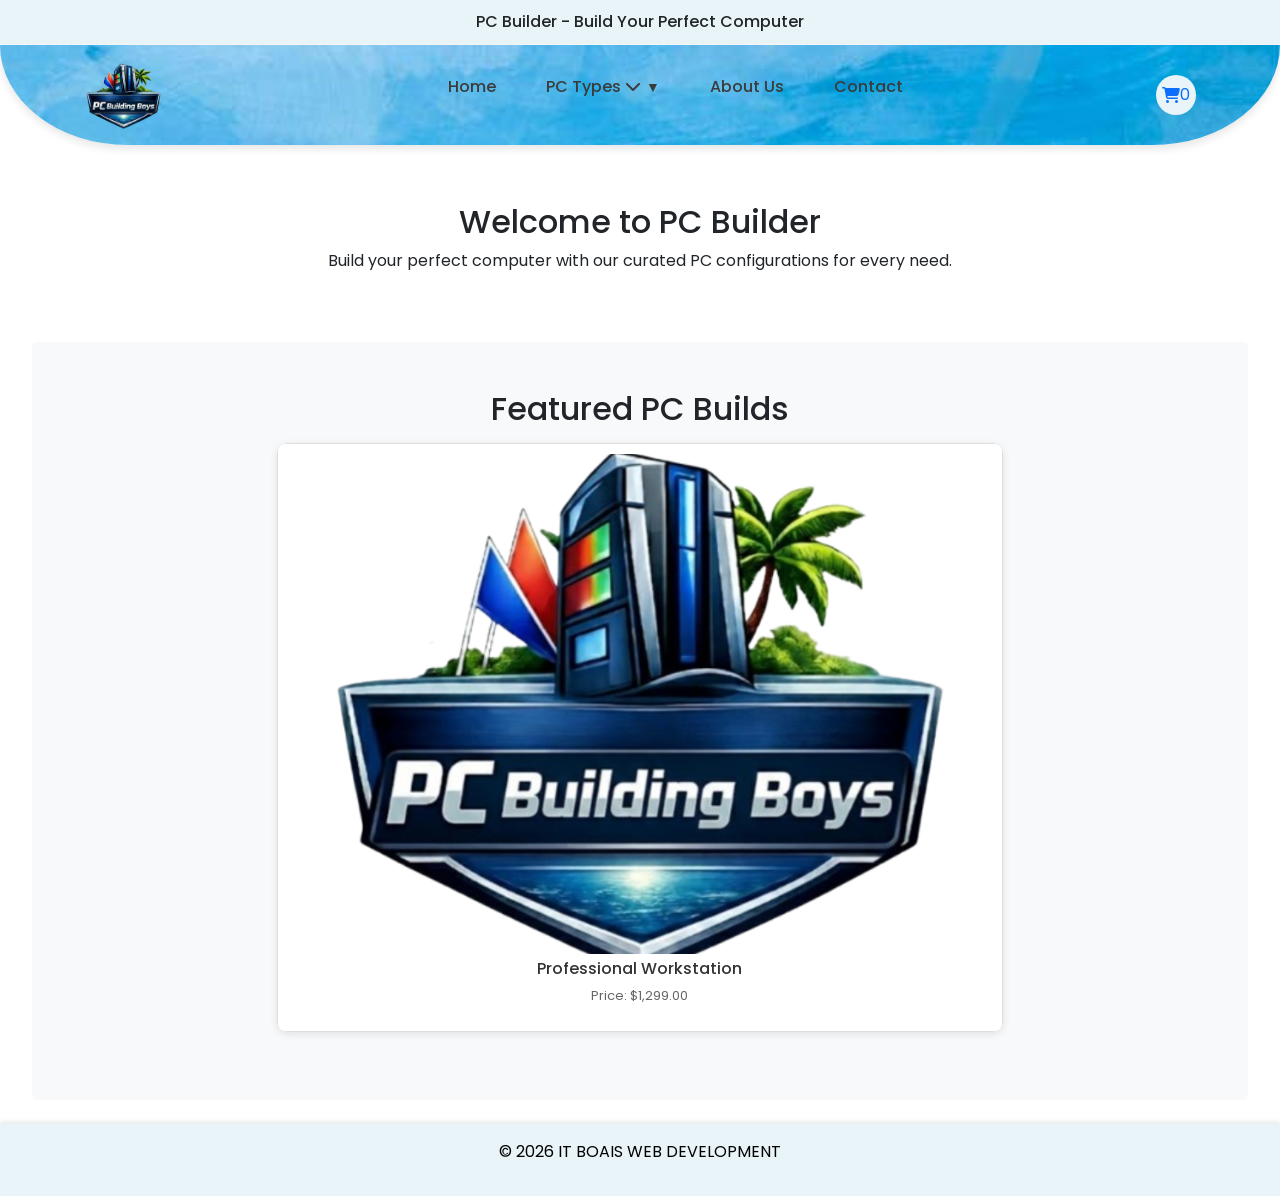
==== index.html @ b6a2c062 "Add files via upload" ====
<!DOCTYPE html>
<html lang="en">
<head>
    <meta charset="UTF-8">
    <meta name="viewport" content="width=device-width, initial-scale=1.0">
    <title>PC Builder - Build Your Perfect Computer</title>
    <link rel="icon" href="logo.jpg" type="image/x-icon">
    <link href="https://cdn.jsdelivr.net/npm/bootstrap@5.3.0/dist/css/bootstrap.min.css" rel="stylesheet">
    <link rel="stylesheet" href="style.css">
    <link rel="stylesheet" href="index.css">
    <link rel="stylesheet" href="image.css">
    <link rel="preconnect" href="https://fonts.googleapis.com">
    <link rel="preconnect" href="https://fonts.gstatic.com" crossorigin>
    <link href="https://fonts.googleapis.com/css2?family=Poppins:wght@300;400;500;600;700&display=swap" rel="stylesheet">
    <link rel="stylesheet" href="https://cdnjs.cloudflare.com/ajax/libs/font-awesome/6.7.2/css/all.min.css">
  
  </head>

<body>
    <div class="main-content">
    <header id="header">
        <div class="header-top-bar">
            <span> PC Builder - Build Your Perfect Computer</span>
        </div>

        <nav class="navigation">
            <a href="index.html" class="logo">
                <img src="logo.jpg" alt="logo">
            </a>

            <button class="menu-toggle" id="menu-toggle">
                <i class="fa-solid fa-bars"></i>
            </button>

            <ul class="menu" id="menu">
                    <li><a href="index.html">Home</a></li>
                    <li class="dropdown">
                        <a href="#" id="dropdown-toggle">PC Types <i class="fa-solid fa-chevron-down"></i></a>
                        <div class="dropdown-content">
                            <a href="Professional_Use_Computer.html">Professional Use</a>
                            <a href="Home_Computer.html">Home Computer</a>
                            <a href="School_Computer.html">School Computer</a>
                            <a href="Mid-Tier_Gaming_Computer.html">Mid-Tier Gaming</a>
                            <a href="Architecture Rendering_Computer.html">Architecture Rendering</a>
                        </div>
                    </li>
                    <li><a href="about.html">About Us</a></li>
                    <li><a href="contact.html">Contact</a></li>
                </ul>

            <div class="right-nav">
                <a href="#" class="nav-cart">
                    <i class="fa-solid fa-cart-shopping"></i>
                    <span>0</span>
                </a>
            </div>
        </nav>
    </header>

    <div class="menu-overlay" id="menu-overlay"></div>

<section class="text-center py-5">
    <div class="container">
        <h2>Welcome to PC Builder</h2>
        <p>Build your perfect computer with our curated PC configurations for every need.</p>
    </div>
</section>

<section class="py-5 bg-light ">
    <div class="container">
        <h2 class="text-center mb-4">Featured PC Builds</h2>
        <div class="slider-container d-flex justify-content-center align-items-center">
            <div class="slider heart-shape">
                <div class="product">
                    <img src="logo.jpg" alt="Professional PC" class="img-fluid">
                    <h3>Professional Workstation</h3>
                    <p>Price: $1,299.00</p>
                </div>
                <div class="product">
                    <img src="logo.jpg" alt="Gaming PC" class="img-fluid">
                    <h3>Gaming Beast</h3>
                    <p>Price: $1,799.00</p>
                </div>
                <div class="product">
                    <img src="logo.jpg" alt="Home PC" class="img-fluid">
                    <h3>Home Office Setup</h3>
                    <p>Price: $599.00</p>
                </div>
            </div>
        </div>
    </div>
</section>

  

    <footer class="text-center py-3 mt-4">
        <p>&copy; 2026 IT BOAIS WEB DEVELOPMENT</p>
    </footer>

    <script src="https://cdn.jsdelivr.net/npm/bootstrap@5.3.0/dist/js/bootstrap.bundle.min.js"></script>
    <script src="index.js"></script>
    <script src="scroll.js"></script>
        

    <script>
        let currentIndex = 0;

        function showSlide(index) {
            const slider = document.querySelector('.slider' );
            const totalSlides = document.querySelectorAll('.product').length;
            if (index >= totalSlides) currentIndex = 0;
            else if (index < 0) currentIndex = totalSlides - 1;
            else currentIndex = index;
            slider.style.transform = `translateX(-${currentIndex * 100}%)`;
        }

        function nextSlide() { showSlide(currentIndex + 1); }
        function prevSlide() { showSlide(currentIndex - 1); }

        function autoSlide() {
            nextSlide();
            setTimeout(autoSlide, 3000);
        }

        document.addEventListener("DOMContentLoaded", () => {
            setTimeout(autoSlide, 3000);
        });
    </script>
   
      
      
</body>
</html>
---- style.css ----
html, body {
    height: 100%;
    margin: 0;
    padding: 0;
    display: flex;
    flex-direction: column;
}
.main-content {
    flex: 1;
    padding-top: 150px;
    transition: padding-top 0.3s ease;
}

.main-content.header-hidden {
    padding-top: 0;
}

* {
    margin: 0;
    padding: 0;
    box-sizing: border-box;
    font-family: poppins;
}


a {
    text-decoration: none;
}


ul {
    list-style: none;
}


:root {
    --main-color: #0066cc;
    --main-light-color: #e8f4f8;
    --secondary-color: #6f42c1;
}


header {
    display: flex;
    flex-direction: column;
    background-image: url('background.jpg');
    background-size: cover;
    background-position: center;
    background-repeat: no-repeat;
    background-color: #ffffff;
    position: fixed;
    top: 0;
    left: 0;
    width: 100%;
    z-index: 999;
    border-bottom-left-radius: 10% 100px;
    border-bottom-right-radius: 10% 100px;
    box-shadow: 0 4px 8px rgba(0, 0, 0, 0.1);
    transition: top 0.6s ease;
}




.header-top-bar {
    border-bottom: 1px solid #f5f5f5;
    padding: 10px 5px;
    display: flex;
    justify-content: center;
    align-items: center;
    background-color: var(--main-light-color);
    font-weight: 500;
}
.navigation {
    display: flex;
    justify-content: space-between;
    align-items: center;
    padding: 15px 20px;
    max-width: 1200px;
    width: 90%;
    margin: auto;
    position: relative;
}


.logo {
    height: 70px;
}


.logo img {
    height: 100%;
    object-fit: contain;
    border-radius: 50%;
}


.menu {
    display: flex;
    gap: 20px;
}


.menu li a {
    padding: 8px 15px;
    color: #3b3b3b;
    font-weight: 500;
    font-size: 1rem;
    transition: all 0.3s ease-in-out;
}


.menu li a:hover,
.menu li a:active {
    color: var(--secondary-color);
    text-decoration: underline;
}


#dropdown-toggle::after {
    content: "\25BC";  
    font-size: 14px;
    margin-left: 5px;
}


.right-nav {
    display: flex;
    gap: 15px;
}


.right-nav a {
    width: 40px;
    height: 40px;
    display: flex;
    justify-content: center;
    align-items: center;
    border-radius: 50%;
    background-color: var(--main-light-color);
    transition: all 0.3s ease-in-out;
}


.right-nav a:hover {
    background-color: var(--main-color);
}


.dropdown-content {
    display: none;
    position: absolute;
    background-color: white;
    min-width: 150px;
    box-shadow: 0px 4px 6px rgba(0, 0, 0, 0.1);
    z-index: 10;
}


.dropdown-content a {
    display: block;
    padding: 10px;
    color: #3b3b3b;
    text-decoration: none;
    font-size: 1rem;
}


.dropdown-content a:hover {
    background-color: rgb(225, 225, 225);
}
.card {
    width: 90%;
    margin: 0 auto;
    border-radius: 10px;
    box-shadow: 0 4px 8px rgba(0, 0, 0, 0.1);
    overflow: hidden;
    transition: transform 0.3s ease, box-shadow 0.3s ease;
}




@media (min-width: 769px) {
    .dropdown:hover .dropdown-content {
        display: block;
    }
}


@media (max-width: 768px) {
    .dropdown {
        position: relative;
    }


    .dropdown-content {
        position: static;
        width: 100%;
        box-shadow: none;
        background-color: var(--main-light-color);
        text-align: center;
    }


    .dropdown-content a {
        display: block;
        padding: 10px;
    }


    .dropdown.active .dropdown-content {
        display: block;
    }
}


.menu.active {
    display: flex;
}


.dropdown.active .dropdown-content {
    display: block;
}


.menu-overlay.active {
    display: block;  
}


.menu-toggle {
    display: none;
    background: none;
    border: none;
    font-size: 24px;
    cursor: pointer;
}


footer {
    position: relative;
    width: 100%;
    background-color: var(--main-light-color);
    color: black;
    text-align: center;
    padding: 10px 0;
    box-shadow: 0 -2px 5px rgba(0, 0, 0, 0.1);
}

@media (max-width: 768px) {
    .main-content {
        padding-top: 150px;
        margin-bottom: -30px;
    }
    
    .main-content.header-hidden {
        padding-top: 0;
    }
   
    .menu {
        display: none;
        flex-direction: column;
        position: absolute;
        top: 70px;
        left: 0;
        width: 100%;
        background-color: white;
        padding: 15px 0;
        text-align: center;
        box-shadow: 0px 4px 6px rgba(0, 0, 0, 0.1);
        transition: all 0.3s ease-in-out;
    }


    .menu.active {
        display: flex;
    }


    .menu-toggle {
        display: flex;
        align-items: center;
        font-size: 24px;
        cursor: pointer;
        background: none;
        border: none;
        justify-content: center;
    }
   
    .menu-container {
        display: flex;
        align-items: center;
        justify-content: space-between;
        width: 100%;
        padding: 0 20px;
    }


    .menu-toggle {
        order: -1;
    }




    .container {
        display: block !important;
        width: 90%;
        margin: auto;
        position: relative;
        z-index: 1;
    }


    .menu {
        z-index: 10;
    }


   
        footer {
            font-size: 14px;
            padding: 8px 0;
        }
   
}
---- index.css ----
body {
    font-family: Arial, sans-serif;
    margin: 0;
    padding: 0;
}

section {
    padding: 10px;
    margin: 5px auto;
    background: none;
    border-radius: 5px;
    text-align: center;
    max-width: 95%;
}

#home {
    padding: 10px 10px;
    text-align: center;
    color: #333;
    margin-top: -10px;
}

#home h2 {
    font-size: 22px;
    font-weight: bold;
    margin-bottom: 2px;
}

#home p {
    font-size: 14px;
    margin-top: 0px;
    color: #666;
}

#products {
    padding: 15px 10px;
    color: #333;
    margin-top: -10px;
}

#products h2 {
    font-size: 20px;
    font-weight: bold;
    margin-bottom: 5px;
}

.slider-container {
    position: relative;
    max-width: 65%; /* Smaller container width */
    margin: 10px auto 20px auto; /* Adjusted top margin to move it upwards */
    overflow: hidden;
    background: #fff;
    border-radius: 10px;
    box-shadow: 0px 2px 8px rgba(0, 0, 0, 0.1);
    margin-top: -10px;
}


.slider {
    display: flex;
    transition: transform 0.5s ease-in-out;
    width: 100%;
}

.product {
    flex: 0 0 100%; /* Ensure full width of the slider */
    padding: 10px;
    text-align: center;
    background: none;
    border: 1px solid #ddd;
    border-radius: 8px;
}

.product img {
    width: 650px;        
    height: 500px;
    object-fit: cover;    
    border-radius: 10px; 
  }
  


.product h3 {
    font-size: 16px; /* Slightly smaller text for product names */
    margin-top: 5px;
    color: #333;
}

.product p {
    font-size: 13px; /* Smaller font for descriptions */
    color: #666;
}


@media (max-width: 768px) {
    #home,
    #products {
        margin-top: -20px; 
    }

    #home h2 {
        font-size: 20px;
    }

    #home p {
        font-size: 13px;
    }

    #products h2 {
        font-size: 18px;
    }


    .slider-container {
        max-width: 100%;
        margin-top: -10px; 
        padding: 5px;
    }

    .slider {
        display: flex;
        transition: transform 0.5s ease-in-out;
        width: 100%;
    }

    .product {
        padding: 8px;
        margin-bottom: 8px;
    }

    .product img {
        width: 180px;
        height: 140px;
      }
    
}

@media (max-width: 600px) {
    .py-5 {
        padding-top: 15px !important;
        padding-bottom: 10px !important;
    }

    .slider-container {
        margin-top: -10px;
    }
}
---- image.css ----
.card {
    width: 90%; 
    margin: 0 auto; 
    border-radius: 10px;
    box-shadow: 0 4px 8px rgba(0, 0, 0, 0.1);
    overflow: hidden;
    transition: transform 0.3s ease, box-shadow 0.3s ease; 
}

.card:hover,
.card.hover-effect {
    transform: translateY(-10px);
    box-shadow: 0 8px 16px rgba(0, 0, 0, 0.2);
}

.card.fade-out {
    transition: transform 5s ease, box-shadow 5s ease; 
    transform: translateY(0);
    box-shadow: 0 4px 8px rgba(0, 0, 0, 0.1);
}


.card:active {
    transform: translateY(-5px); 
    box-shadow: 0 4px 8px rgba(0, 0, 0, 0.1); 
}

.card img {
    width: 100%;          /* makes the image take the full width of the card */
    height: 400px;        /* forces same height for all */
    object-fit: cover;    /* crops without distorting the image */
  }

 

.card-body {
    padding: 15px;
}

.card-title {
    font-size: 1rem;
}

.card-text {
    font-size: 0.9rem;
}

.price {
    font-size: 1rem;
}

@media (max-width: 768px) {
    .card {
        width: 100%; 
        margin: 10px 0; 
    }

    .card-body {
        padding: 10px;
    }

    .card-title {
        font-size: 1.1rem; 
    }

    .card-text {
        font-size: 0.8rem; 
    }

    .price {
        font-size: 1.1rem; 
    }
    .card img {
        height: 240px;
      }
      

    .card img:active {
        opacity: 0.5;
        transition: opacity 0.3s ease-in-out;
    }
    .card img {
        transition: opacity 5s ease-in-out;
    }
}
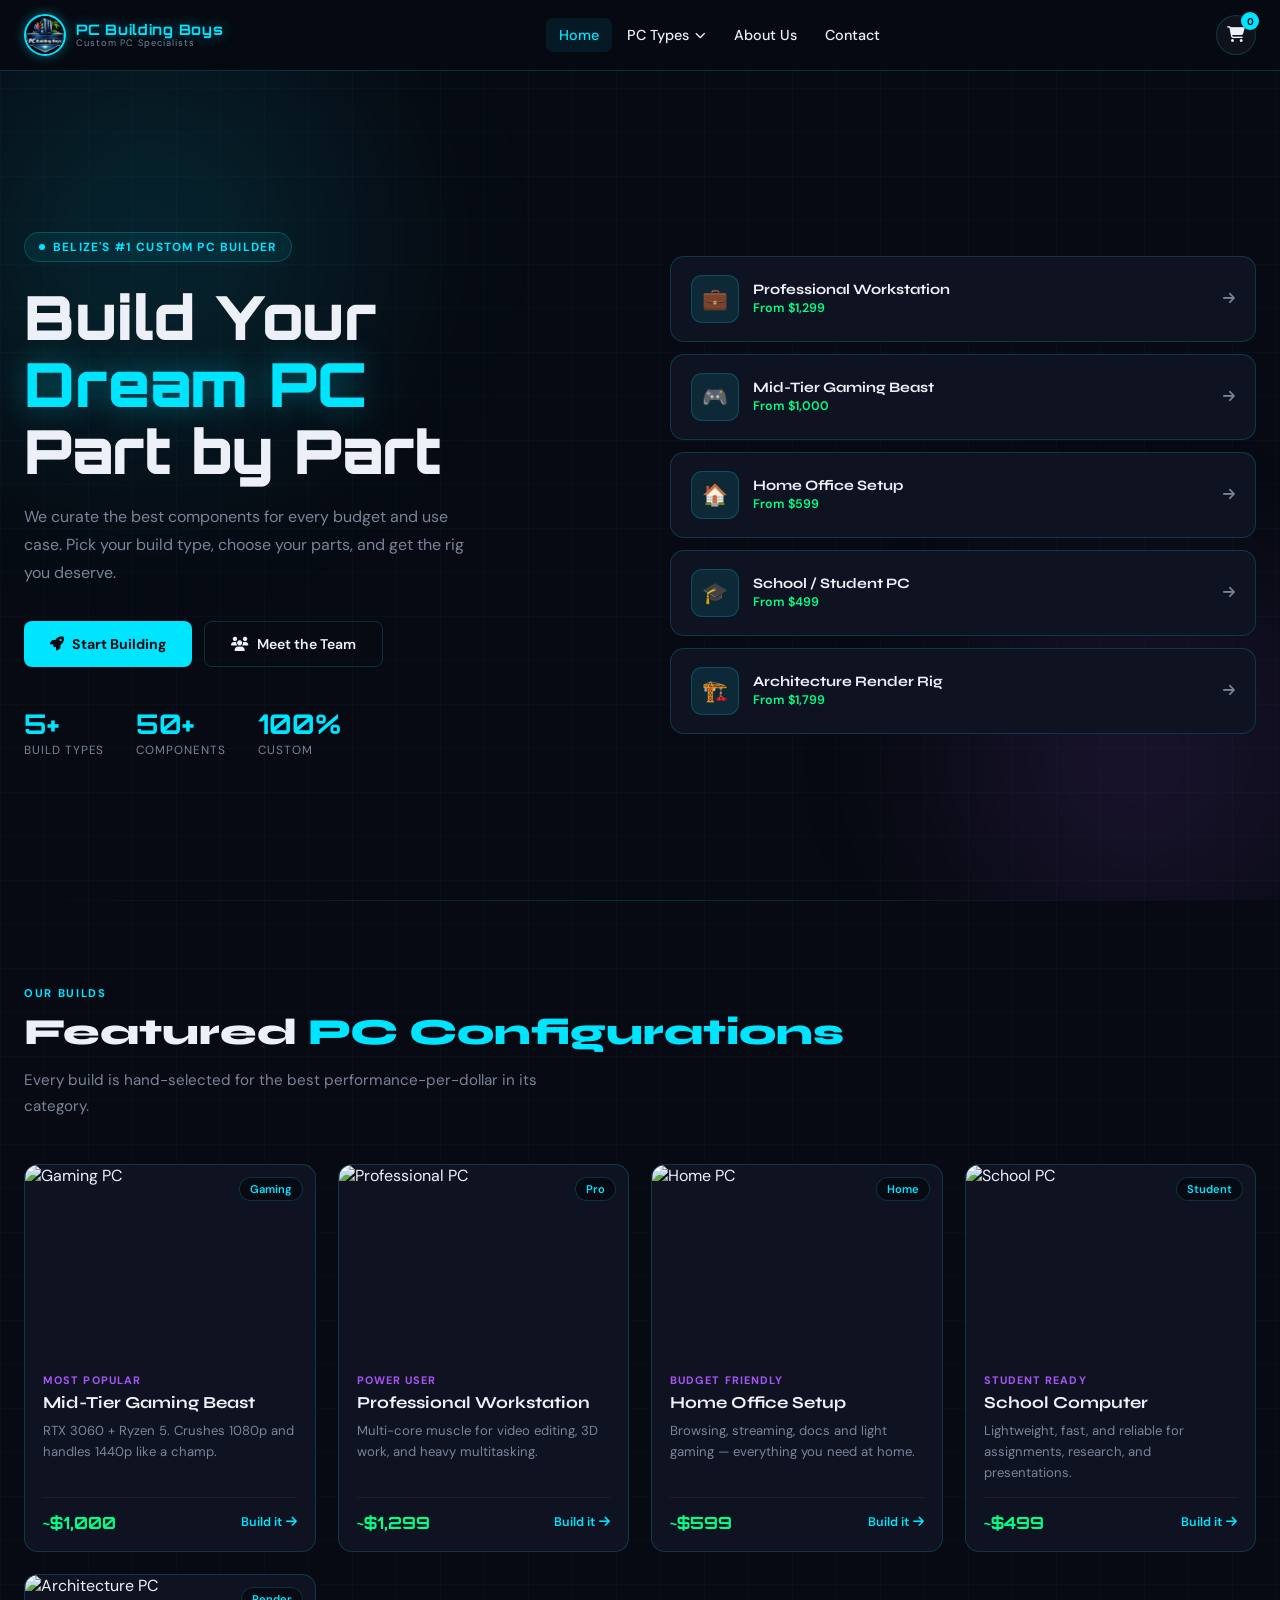
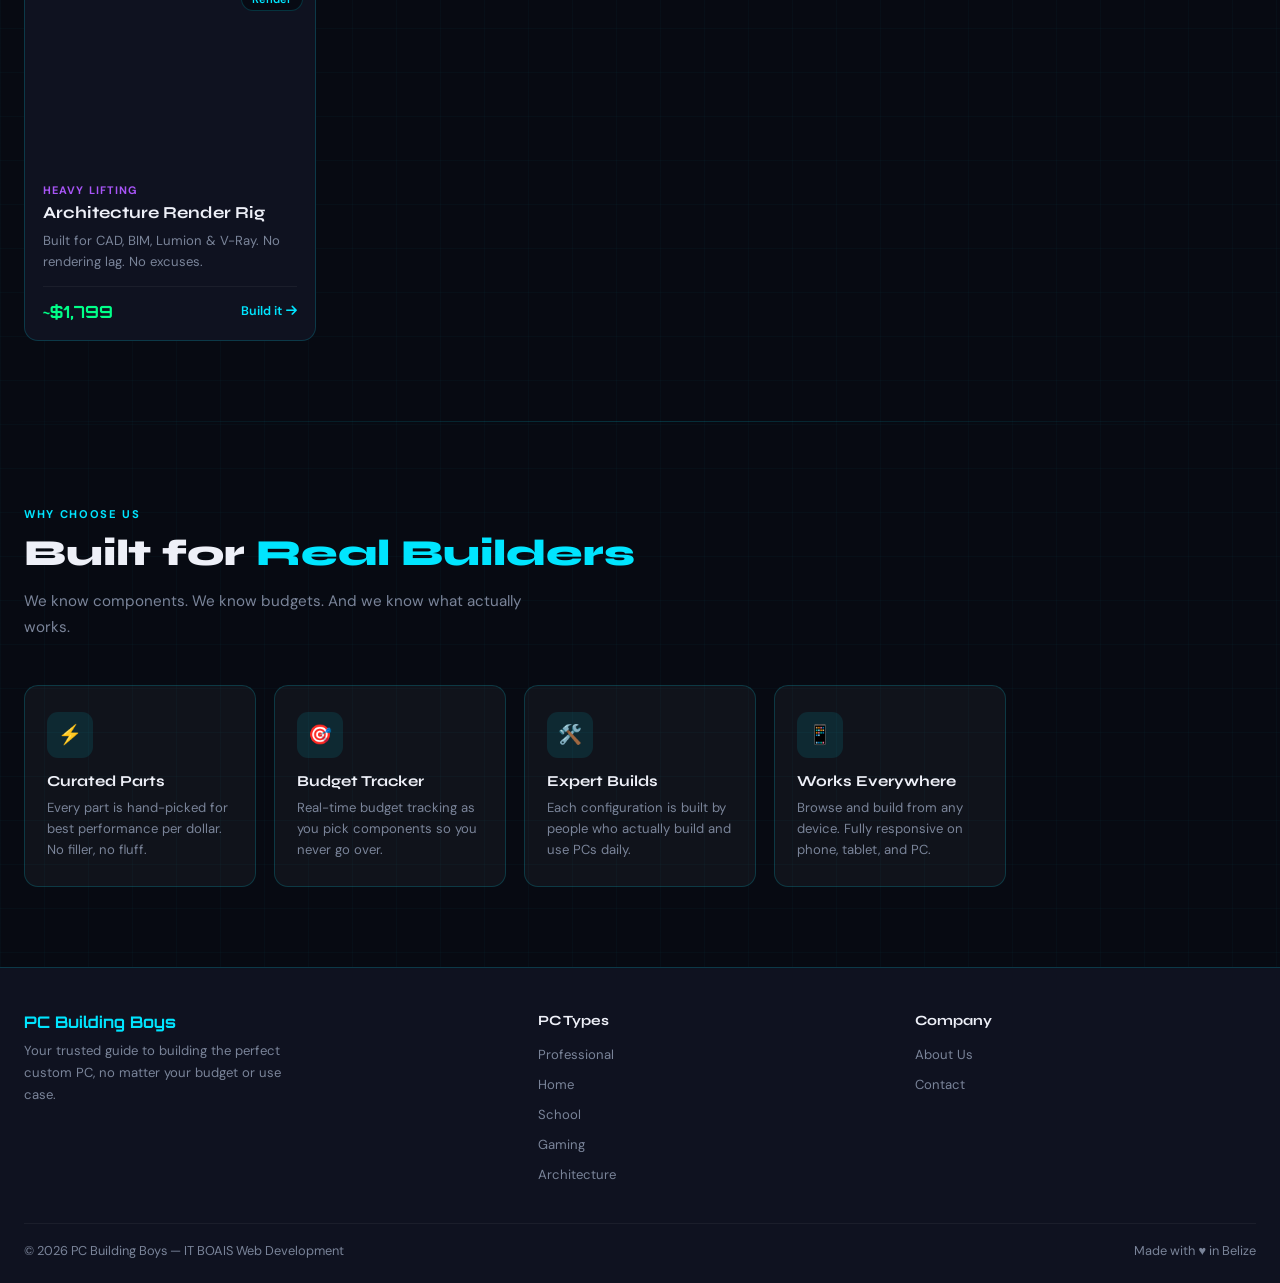
==== commit 34ea5fe0: "Add files via upload" ====
--- a/index.html
+++ b/index.html
@@ -1,133 +1,342 @@
-<!DOCTYPE html>
-<html lang="en">
-<head>
-    <meta charset="UTF-8">
-    <meta name="viewport" content="width=device-width, initial-scale=1.0">
-    <title>PC Builder - Build Your Perfect Computer</title>
-    <link rel="icon" href="logo.jpg" type="image/x-icon">
-    <link href="https://cdn.jsdelivr.net/npm/bootstrap@5.3.0/dist/css/bootstrap.min.css" rel="stylesheet">
-    <link rel="stylesheet" href="style.css">
-    <link rel="stylesheet" href="index.css">
-    <link rel="stylesheet" href="image.css">
-    <link rel="preconnect" href="https://fonts.googleapis.com">
-    <link rel="preconnect" href="https://fonts.gstatic.com" crossorigin>
-    <link href="https://fonts.googleapis.com/css2?family=Poppins:wght@300;400;500;600;700&display=swap" rel="stylesheet">
-    <link rel="stylesheet" href="https://cdnjs.cloudflare.com/ajax/libs/font-awesome/6.7.2/css/all.min.css">
-  
-  </head>
-
-<body>
-    <div class="main-content">
-    <header id="header">
-        <div class="header-top-bar">
-            <span> PC Builder - Build Your Perfect Computer</span>
-        </div>
-
-        <nav class="navigation">
-            <a href="index.html" class="logo">
-                <img src="logo.jpg" alt="logo">
-            </a>
-
-            <button class="menu-toggle" id="menu-toggle">
-                <i class="fa-solid fa-bars"></i>
-            </button>
-
-            <ul class="menu" id="menu">
-                    <li><a href="index.html">Home</a></li>
-                    <li class="dropdown">
-                        <a href="#" id="dropdown-toggle">PC Types <i class="fa-solid fa-chevron-down"></i></a>
-                        <div class="dropdown-content">
-                            <a href="Professional_Use_Computer.html">Professional Use</a>
-                            <a href="Home_Computer.html">Home Computer</a>
-                            <a href="School_Computer.html">School Computer</a>
-                            <a href="Mid-Tier_Gaming_Computer.html">Mid-Tier Gaming</a>
-                            <a href="Architecture Rendering_Computer.html">Architecture Rendering</a>
-                        </div>
-                    </li>
-                    <li><a href="about.html">About Us</a></li>
-                    <li><a href="contact.html">Contact</a></li>
-                </ul>
-
-            <div class="right-nav">
-                <a href="#" class="nav-cart">
-                    <i class="fa-solid fa-cart-shopping"></i>
-                    <span>0</span>
-                </a>
-            </div>
-        </nav>
-    </header>
-
-    <div class="menu-overlay" id="menu-overlay"></div>
-
-<section class="text-center py-5">
-    <div class="container">
-        <h2>Welcome to PC Builder</h2>
-        <p>Build your perfect computer with our curated PC configurations for every need.</p>
-    </div>
-</section>
-
-<section class="py-5 bg-light ">
-    <div class="container">
-        <h2 class="text-center mb-4">Featured PC Builds</h2>
-        <div class="slider-container d-flex justify-content-center align-items-center">
-            <div class="slider heart-shape">
-                <div class="product">
-                    <img src="logo.jpg" alt="Professional PC" class="img-fluid">
-                    <h3>Professional Workstation</h3>
-                    <p>Price: $1,299.00</p>
-                </div>
-                <div class="product">
-                    <img src="logo.jpg" alt="Gaming PC" class="img-fluid">
-                    <h3>Gaming Beast</h3>
-                    <p>Price: $1,799.00</p>
-                </div>
-                <div class="product">
-                    <img src="logo.jpg" alt="Home PC" class="img-fluid">
-                    <h3>Home Office Setup</h3>
-                    <p>Price: $599.00</p>
-                </div>
-            </div>
-        </div>
-    </div>
-</section>
-
-  
-
-    <footer class="text-center py-3 mt-4">
-        <p>&copy; 2026 IT BOAIS WEB DEVELOPMENT</p>
-    </footer>
-
-    <script src="https://cdn.jsdelivr.net/npm/bootstrap@5.3.0/dist/js/bootstrap.bundle.min.js"></script>
-    <script src="index.js"></script>
-    <script src="scroll.js"></script>
-        
-
-    <script>
-        let currentIndex = 0;
-
-        function showSlide(index) {
-            const slider = document.querySelector('.slider' );
-            const totalSlides = document.querySelectorAll('.product').length;
-            if (index >= totalSlides) currentIndex = 0;
-            else if (index < 0) currentIndex = totalSlides - 1;
-            else currentIndex = index;
-            slider.style.transform = `translateX(-${currentIndex * 100}%)`;
-        }
-
-        function nextSlide() { showSlide(currentIndex + 1); }
-        function prevSlide() { showSlide(currentIndex - 1); }
-
-        function autoSlide() {
-            nextSlide();
-            setTimeout(autoSlide, 3000);
-        }
-
-        document.addEventListener("DOMContentLoaded", () => {
-            setTimeout(autoSlide, 3000);
-        });
-    </script>
-   
-      
-      
-</body>
-</html>+<!DOCTYPE html>
+<html lang="en">
+<head>
+  <meta charset="UTF-8">
+  <meta name="viewport" content="width=device-width, initial-scale=1.0">
+  <title>PC Building Boys — Build Your Perfect Computer</title>
+  <link rel="icon" href="logo.jpg" type="image/jpeg">
+  <!-- Google Fonts loaded in CSS -->
+  <link rel="stylesheet" href="style.css">
+  <link rel="stylesheet" href="https://cdnjs.cloudflare.com/ajax/libs/font-awesome/6.7.2/css/all.min.css">
+</head>
+<body>
+
+<!-- ══════════════════════════════════════════
+     HEADER / NAV
+════════════════════════════════════════════ -->
+<header id="header">
+  <nav class="nav-inner">
+
+    <!-- Logo + Brand -->
+    <a href="index.html" class="nav-logo">
+      <img src="logo.jpg" alt="PC Building Boys logo">
+      <div class="brand-text">
+        PC Building Boys
+        <span>Custom PC Specialists</span>
+      </div>
+    </a>
+
+    <!-- Desktop nav links -->
+    <ul class="nav-menu" id="nav-menu">
+      <li><a href="index.html" class="active">Home</a></li>
+      <li class="dropdown">
+        <a href="#">PC Types <i class="fa-solid fa-chevron-down chev"></i></a>
+        <div class="dropdown-panel">
+          <a href="Professional_Use_Computer.html"><i class="fa-solid fa-briefcase"></i> Professional Use</a>
+          <a href="Home_Computer.html"><i class="fa-solid fa-house"></i> Home Computer</a>
+          <a href="School_Computer.html"><i class="fa-solid fa-graduation-cap"></i> School Computer</a>
+          <a href="Mid-Tier_Gaming_Computer.html"><i class="fa-solid fa-gamepad"></i> Mid-Tier Gaming</a>
+          <a href="Architecture Rendering_Computer.html"><i class="fa-solid fa-drafting-compass"></i> Architecture Rendering</a>
+        </div>
+      </li>
+      <li><a href="about.html">About Us</a></li>
+      <li><a href="contact.html">Contact</a></li>
+    </ul>
+
+    <!-- Right side -->
+    <div class="nav-actions">
+      <a href="#" class="nav-cart-btn">
+        <i class="fa-solid fa-cart-shopping"></i>
+        <span class="cart-count" id="cart-count">0</span>
+      </a>
+      <button class="menu-toggle" id="menu-toggle" aria-label="Toggle menu">
+        <i class="fa-solid fa-bars"></i>
+      </button>
+    </div>
+
+  </nav>
+</header>
+
+<!-- Mobile overlay dimmer -->
+<div class="mobile-overlay" id="mobile-overlay"></div>
+
+<!-- ══════════════════════════════════════════
+     MAIN CONTENT
+════════════════════════════════════════════ -->
+<main class="page-wrap">
+
+  <!-- ── HERO ── -->
+  <section class="hero">
+    <div class="hero-inner">
+
+      <!-- Left: Text -->
+      <div class="hero-text">
+        <div class="hero-badge">
+          <span class="dot"></span>
+          Belize's #1 Custom PC Builder
+        </div>
+
+        <h1 class="hero-title">
+          Build Your <span class="hl">Dream PC</span><br>
+          Part by Part
+        </h1>
+
+        <p class="hero-desc">
+          We curate the best components for every budget and use case.
+          Pick your build type, choose your parts, and get the rig you deserve.
+        </p>
+
+        <div class="hero-actions">
+          <a href="Mid-Tier_Gaming_Computer.html" class="btn-primary">
+            <i class="fa-solid fa-rocket"></i> Start Building
+          </a>
+          <a href="about.html" class="btn-outline">
+            <i class="fa-solid fa-users"></i> Meet the Team
+          </a>
+        </div>
+
+        <div class="hero-stats">
+          <div class="stat-item">
+            <div class="stat-num">5+</div>
+            <div class="stat-label">Build Types</div>
+          </div>
+          <div class="stat-item">
+            <div class="stat-num">50+</div>
+            <div class="stat-label">Components</div>
+          </div>
+          <div class="stat-item">
+            <div class="stat-num">100%</div>
+            <div class="stat-label">Custom</div>
+          </div>
+        </div>
+      </div>
+
+      <!-- Right: PC type quick-links -->
+      <div class="hero-visual">
+        <a href="Professional_Use_Computer.html" class="hero-pc-card">
+          <div class="pc-icon">💼</div>
+          <div class="pc-info">
+            <div class="pc-name">Professional Workstation</div>
+            <div class="pc-price">From $1,299</div>
+          </div>
+          <i class="fa-solid fa-arrow-right pc-arrow"></i>
+        </a>
+        <a href="Mid-Tier_Gaming_Computer.html" class="hero-pc-card">
+          <div class="pc-icon">🎮</div>
+          <div class="pc-info">
+            <div class="pc-name">Mid-Tier Gaming Beast</div>
+            <div class="pc-price">From $1,000</div>
+          </div>
+          <i class="fa-solid fa-arrow-right pc-arrow"></i>
+        </a>
+        <a href="Home_Computer.html" class="hero-pc-card">
+          <div class="pc-icon">🏠</div>
+          <div class="pc-info">
+            <div class="pc-name">Home Office Setup</div>
+            <div class="pc-price">From $599</div>
+          </div>
+          <i class="fa-solid fa-arrow-right pc-arrow"></i>
+        </a>
+        <a href="School_Computer.html" class="hero-pc-card">
+          <div class="pc-icon">🎓</div>
+          <div class="pc-info">
+            <div class="pc-name">School / Student PC</div>
+            <div class="pc-price">From $499</div>
+          </div>
+          <i class="fa-solid fa-arrow-right pc-arrow"></i>
+        </a>
+        <a href="Architecture Rendering_Computer.html" class="hero-pc-card">
+          <div class="pc-icon">🏗️</div>
+          <div class="pc-info">
+            <div class="pc-name">Architecture Render Rig</div>
+            <div class="pc-price">From $1,799</div>
+          </div>
+          <i class="fa-solid fa-arrow-right pc-arrow"></i>
+        </a>
+      </div>
+
+    </div>
+  </section>
+
+  <hr class="divider">
+
+  <!-- ── FEATURED BUILDS ── -->
+  <section>
+    <div class="section-wrap">
+      <div class="reveal">
+        <span class="section-tag">Our Builds</span>
+        <h2 class="section-title">Featured <span>PC Configurations</span></h2>
+        <p class="section-sub">Every build is hand-selected for the best performance-per-dollar in its category.</p>
+      </div>
+
+      <div class="builds-grid reveal-stagger">
+
+        <!-- Gaming -->
+        <a href="Mid-Tier_Gaming_Computer.html" class="build-card">
+          <div class="card-img-wrap">
+            <img src="https://images.unsplash.com/photo-1587202372616-b43abea06c2a?w=600&q=80" alt="Gaming PC">
+            <span class="card-badge">Gaming</span>
+          </div>
+          <div class="card-body">
+            <div class="card-label">Most Popular</div>
+            <div class="card-name">Mid-Tier Gaming Beast</div>
+            <div class="card-desc">RTX 3060 + Ryzen 5. Crushes 1080p and handles 1440p like a champ.</div>
+            <div class="card-footer-row">
+              <span class="card-price">~$1,000</span>
+              <span class="card-cta">Build it <i class="fa-solid fa-arrow-right"></i></span>
+            </div>
+          </div>
+        </a>
+
+        <!-- Professional -->
+        <a href="Professional_Use_Computer.html" class="build-card">
+          <div class="card-img-wrap">
+            <img src="https://images.unsplash.com/photo-1591799264318-7e6ef8ddb7ea?w=600&q=80" alt="Professional PC">
+            <span class="card-badge">Pro</span>
+          </div>
+          <div class="card-body">
+            <div class="card-label">Power User</div>
+            <div class="card-name">Professional Workstation</div>
+            <div class="card-desc">Multi-core muscle for video editing, 3D work, and heavy multitasking.</div>
+            <div class="card-footer-row">
+              <span class="card-price">~$1,299</span>
+              <span class="card-cta">Build it <i class="fa-solid fa-arrow-right"></i></span>
+            </div>
+          </div>
+        </a>
+
+        <!-- Home -->
+        <a href="Home_Computer.html" class="build-card">
+          <div class="card-img-wrap">
+            <img src="https://images.unsplash.com/photo-1587202372775-e229f172b9d7?w=600&q=80" alt="Home PC">
+            <span class="card-badge">Home</span>
+          </div>
+          <div class="card-body">
+            <div class="card-label">Budget Friendly</div>
+            <div class="card-name">Home Office Setup</div>
+            <div class="card-desc">Browsing, streaming, docs and light gaming — everything you need at home.</div>
+            <div class="card-footer-row">
+              <span class="card-price">~$599</span>
+              <span class="card-cta">Build it <i class="fa-solid fa-arrow-right"></i></span>
+            </div>
+          </div>
+        </a>
+
+        <!-- School -->
+        <a href="School_Computer.html" class="build-card">
+          <div class="card-img-wrap">
+            <img src="https://images.unsplash.com/photo-1518770660439-4636190af475?w=600&q=80" alt="School PC">
+            <span class="card-badge">Student</span>
+          </div>
+          <div class="card-body">
+            <div class="card-label">Student Ready</div>
+            <div class="card-name">School Computer</div>
+            <div class="card-desc">Lightweight, fast, and reliable for assignments, research, and presentations.</div>
+            <div class="card-footer-row">
+              <span class="card-price">~$499</span>
+              <span class="card-cta">Build it <i class="fa-solid fa-arrow-right"></i></span>
+            </div>
+          </div>
+        </a>
+
+        <!-- Architecture -->
+        <a href="Architecture Rendering_Computer.html" class="build-card">
+          <div class="card-img-wrap">
+            <img src="https://images.unsplash.com/photo-1562976540-1502c2145a5a?w=600&q=80" alt="Architecture PC">
+            <span class="card-badge">Render</span>
+          </div>
+          <div class="card-body">
+            <div class="card-label">Heavy Lifting</div>
+            <div class="card-name">Architecture Render Rig</div>
+            <div class="card-desc">Built for CAD, BIM, Lumion & V-Ray. No rendering lag. No excuses.</div>
+            <div class="card-footer-row">
+              <span class="card-price">~$1,799</span>
+              <span class="card-cta">Build it <i class="fa-solid fa-arrow-right"></i></span>
+            </div>
+          </div>
+        </a>
+
+      </div>
+    </div>
+  </section>
+
+  <hr class="divider">
+
+  <!-- ── WHY US ── -->
+  <section>
+    <div class="section-wrap">
+      <div class="reveal">
+        <span class="section-tag">Why Choose Us</span>
+        <h2 class="section-title">Built for <span>Real Builders</span></h2>
+        <p class="section-sub">We know components. We know budgets. And we know what actually works.</p>
+      </div>
+
+      <div class="why-grid reveal-stagger">
+        <div class="why-card">
+          <div class="why-icon">⚡</div>
+          <h4>Curated Parts</h4>
+          <p>Every part is hand-picked for best performance per dollar. No filler, no fluff.</p>
+        </div>
+        <div class="why-card">
+          <div class="why-icon">🎯</div>
+          <h4>Budget Tracker</h4>
+          <p>Real-time budget tracking as you pick components so you never go over.</p>
+        </div>
+        <div class="why-card">
+          <div class="why-icon">🛠️</div>
+          <h4>Expert Builds</h4>
+          <p>Each configuration is built by people who actually build and use PCs daily.</p>
+        </div>
+        <div class="why-card">
+          <div class="why-icon">📱</div>
+          <h4>Works Everywhere</h4>
+          <p>Browse and build from any device. Fully responsive on phone, tablet, and PC.</p>
+        </div>
+      </div>
+    </div>
+  </section>
+
+</main>
+
+<!-- ══════════════════════════════════════════
+     FOOTER
+════════════════════════════════════════════ -->
+<footer>
+  <div class="footer-inner">
+    <div>
+      <div class="footer-brand-name">PC Building Boys</div>
+      <p class="footer-desc">Your trusted guide to building the perfect custom PC, no matter your budget or use case.</p>
+    </div>
+    <div class="footer-col">
+      <h5>PC Types</h5>
+      <ul>
+        <li><a href="Professional_Use_Computer.html">Professional</a></li>
+        <li><a href="Home_Computer.html">Home</a></li>
+        <li><a href="School_Computer.html">School</a></li>
+        <li><a href="Mid-Tier_Gaming_Computer.html">Gaming</a></li>
+        <li><a href="Architecture Rendering_Computer.html">Architecture</a></li>
+      </ul>
+    </div>
+    <div class="footer-col">
+      <h5>Company</h5>
+      <ul>
+        <li><a href="about.html">About Us</a></li>
+        <li><a href="contact.html">Contact</a></li>
+      </ul>
+    </div>
+  </div>
+  <div class="footer-bottom">
+    <span>© 2026 PC Building Boys — IT BOAIS Web Development</span>
+    <span>Made with <span class="footer-heart">♥</span> in Belize</span>
+  </div>
+</footer>
+
+<!-- Toast notification -->
+<div class="toast" id="toast">
+  <span class="toast-icon"><i class="fa-solid fa-circle-check"></i></span>
+  <span class="toast-msg"></span>
+</div>
+
+<script src="index.js"></script>
+</body>
+</html>
--- a/style.css
+++ b/style.css
@@ -1,333 +1,981 @@
-
-html, body {
-    height: 100%;
-    margin: 0;
-    padding: 0;
-    display: flex;
-    flex-direction: column;
-}
-.main-content {
-    flex: 1;
-    padding-top: 150px;
-    transition: padding-top 0.3s ease;
-}
-
-.main-content.header-hidden {
-    padding-top: 0;
-}
-
-* {
-    margin: 0;
-    padding: 0;
-    box-sizing: border-box;
-    font-family: poppins;
-}
-
-
-a {
-    text-decoration: none;
-}
-
-
-ul {
-    list-style: none;
-}
-
-
-:root {
-    --main-color: #0066cc;
-    --main-light-color: #e8f4f8;
-    --secondary-color: #6f42c1;
-}
-
-
-header {
-    display: flex;
-    flex-direction: column;
-    background-image: url('background.jpg');
-    background-size: cover;
-    background-position: center;
-    background-repeat: no-repeat;
-    background-color: #ffffff;
-    position: fixed;
-    top: 0;
-    left: 0;
-    width: 100%;
-    z-index: 999;
-    border-bottom-left-radius: 10% 100px;
-    border-bottom-right-radius: 10% 100px;
-    box-shadow: 0 4px 8px rgba(0, 0, 0, 0.1);
-    transition: top 0.6s ease;
-}
-
-
-
-
-.header-top-bar {
-    border-bottom: 1px solid #f5f5f5;
-    padding: 10px 5px;
-    display: flex;
-    justify-content: center;
-    align-items: center;
-    background-color: var(--main-light-color);
-    font-weight: 500;
-}
-.navigation {
-    display: flex;
-    justify-content: space-between;
-    align-items: center;
-    padding: 15px 20px;
-    max-width: 1200px;
-    width: 90%;
-    margin: auto;
-    position: relative;
-}
-
-
-.logo {
-    height: 70px;
-}
-
-
-.logo img {
-    height: 100%;
-    object-fit: contain;
-    border-radius: 50%;
-}
-
-
-.menu {
-    display: flex;
-    gap: 20px;
-}
-
-
-.menu li a {
-    padding: 8px 15px;
-    color: #3b3b3b;
-    font-weight: 500;
-    font-size: 1rem;
-    transition: all 0.3s ease-in-out;
-}
-
-
-.menu li a:hover,
-.menu li a:active {
-    color: var(--secondary-color);
-    text-decoration: underline;
-}
-
-
-#dropdown-toggle::after {
-    content: "\25BC";  
-    font-size: 14px;
-    margin-left: 5px;
-}
-
-
-.right-nav {
-    display: flex;
-    gap: 15px;
-}
-
-
-.right-nav a {
-    width: 40px;
-    height: 40px;
-    display: flex;
-    justify-content: center;
-    align-items: center;
-    border-radius: 50%;
-    background-color: var(--main-light-color);
-    transition: all 0.3s ease-in-out;
-}
-
-
-.right-nav a:hover {
-    background-color: var(--main-color);
-}
-
-
-.dropdown-content {
-    display: none;
-    position: absolute;
-    background-color: white;
-    min-width: 150px;
-    box-shadow: 0px 4px 6px rgba(0, 0, 0, 0.1);
-    z-index: 10;
-}
-
-
-.dropdown-content a {
-    display: block;
-    padding: 10px;
-    color: #3b3b3b;
-    text-decoration: none;
-    font-size: 1rem;
-}
-
-
-.dropdown-content a:hover {
-    background-color: rgb(225, 225, 225);
-}
-.card {
-    width: 90%;
-    margin: 0 auto;
-    border-radius: 10px;
-    box-shadow: 0 4px 8px rgba(0, 0, 0, 0.1);
-    overflow: hidden;
-    transition: transform 0.3s ease, box-shadow 0.3s ease;
-}
-
-
-
-
-@media (min-width: 769px) {
-    .dropdown:hover .dropdown-content {
-        display: block;
-    }
-}
-
-
-@media (max-width: 768px) {
-    .dropdown {
-        position: relative;
-    }
-
-
-    .dropdown-content {
-        position: static;
-        width: 100%;
-        box-shadow: none;
-        background-color: var(--main-light-color);
-        text-align: center;
-    }
-
-
-    .dropdown-content a {
-        display: block;
-        padding: 10px;
-    }
-
-
-    .dropdown.active .dropdown-content {
-        display: block;
-    }
-}
-
-
-.menu.active {
-    display: flex;
-}
-
-
-.dropdown.active .dropdown-content {
-    display: block;
-}
-
-
-.menu-overlay.active {
-    display: block;  
-}
-
-
-.menu-toggle {
-    display: none;
-    background: none;
-    border: none;
-    font-size: 24px;
-    cursor: pointer;
-}
-
-
-footer {
-    position: relative;
-    width: 100%;
-    background-color: var(--main-light-color);
-    color: black;
-    text-align: center;
-    padding: 10px 0;
-    box-shadow: 0 -2px 5px rgba(0, 0, 0, 0.1);
-}
-
-@media (max-width: 768px) {
-    .main-content {
-        padding-top: 150px;
-        margin-bottom: -30px;
-    }
-    
-    .main-content.header-hidden {
-        padding-top: 0;
-    }
-   
-    .menu {
-        display: none;
-        flex-direction: column;
-        position: absolute;
-        top: 70px;
-        left: 0;
-        width: 100%;
-        background-color: white;
-        padding: 15px 0;
-        text-align: center;
-        box-shadow: 0px 4px 6px rgba(0, 0, 0, 0.1);
-        transition: all 0.3s ease-in-out;
-    }
-
-
-    .menu.active {
-        display: flex;
-    }
-
-
-    .menu-toggle {
-        display: flex;
-        align-items: center;
-        font-size: 24px;
-        cursor: pointer;
-        background: none;
-        border: none;
-        justify-content: center;
-    }
-   
-    .menu-container {
-        display: flex;
-        align-items: center;
-        justify-content: space-between;
-        width: 100%;
-        padding: 0 20px;
-    }
-
-
-    .menu-toggle {
-        order: -1;
-    }
-
-
-
-
-    .container {
-        display: block !important;
-        width: 90%;
-        margin: auto;
-        position: relative;
-        z-index: 1;
-    }
-
-
-    .menu {
-        z-index: 10;
-    }
-
-
-   
-        footer {
-            font-size: 14px;
-            padding: 8px 0;
-        }
-   
-}
-
-
-
-
+/* ============================================================
+   PC BUILDING BOYS — MASTER STYLESHEET
+   Dark tech aesthetic | Electric cyan + neon purple accents
+   Fully responsive: desktop & mobile
+   ============================================================ */
+
+@import url('https://fonts.googleapis.com/css2?family=Orbitron:wght@400;600;700;900&family=Syne:wght@400;600;700;800&family=DM+Sans:ital,wght@0,300;0,400;0,500;0,600;1,400&display=swap');
+
+/* --- Design Tokens --- */
+:root {
+  --bg-deep:       #070a12;
+  --bg-card:       #0f1220;
+  --bg-glass:      rgba(255,255,255,0.04);
+  --border-glow:   rgba(0,229,255,0.18);
+  --accent-cyan:   #00e5ff;
+  --accent-purple: #a855f7;
+  --accent-green:  #00ff88;
+  --text-primary:  #eef0f8;
+  --text-muted:    #7a8499;
+  --nav-height:    70px;
+  --radius-card:   14px;
+  --radius-btn:    8px;
+  --shadow-glow:   0 0 28px rgba(0,229,255,0.16);
+  --transition:    0.3s cubic-bezier(0.4,0,0.2,1);
+}
+
+/* --- Reset --- */
+*, *::before, *::after { box-sizing: border-box; margin: 0; padding: 0; }
+html { scroll-behavior: smooth; }
+
+body {
+  font-family: 'DM Sans', sans-serif;
+  background: var(--bg-deep);
+  color: var(--text-primary);
+  min-height: 100vh;
+  display: flex;
+  flex-direction: column;
+  /* Subtle circuit grid texture */
+  background-image:
+    linear-gradient(rgba(0,229,255,0.025) 1px, transparent 1px),
+    linear-gradient(90deg, rgba(0,229,255,0.025) 1px, transparent 1px);
+  background-size: 44px 44px;
+}
+
+a { text-decoration: none; color: inherit; }
+ul { list-style: none; }
+img { display: block; max-width: 100%; }
+
+/* =============================================
+   NAV / HEADER
+   ============================================= */
+header {
+  position: fixed;
+  top: 0; left: 0; width: 100%;
+  z-index: 1000;
+  background: rgba(7,10,18,0.85);
+  backdrop-filter: blur(20px);
+  -webkit-backdrop-filter: blur(20px);
+  border-bottom: 1px solid var(--border-glow);
+  transition: transform var(--transition);
+}
+/* scroll-hide class toggled by JS */
+header.header-hidden { transform: translateY(-100%); }
+
+.nav-inner {
+  max-width: 1280px;
+  margin: auto;
+  padding: 0 24px;
+  height: var(--nav-height);
+  display: flex;
+  align-items: center;
+  justify-content: space-between;
+  gap: 20px;
+}
+
+/* Logo */
+.nav-logo { display: flex; align-items: center; gap: 10px; flex-shrink: 0; }
+.nav-logo img {
+  height: 42px; width: 42px;
+  border-radius: 50%;
+  object-fit: cover;
+  border: 2px solid var(--accent-cyan);
+  box-shadow: 0 0 12px rgba(0,229,255,0.4);
+}
+.brand-text {
+  font-family: 'Orbitron', monospace;
+  font-weight: 700;
+  font-size: 0.9rem;
+  letter-spacing: 0.05em;
+  color: var(--accent-cyan);
+  text-shadow: 0 0 14px rgba(0,229,255,0.45);
+  line-height: 1.2;
+}
+.brand-text span {
+  display: block;
+  font-size: 0.58rem;
+  color: var(--text-muted);
+  font-family: 'DM Sans', sans-serif;
+  font-weight: 400;
+  letter-spacing: 0.1em;
+  text-shadow: none;
+}
+
+/* Desktop menu */
+.nav-menu {
+  display: flex;
+  align-items: center;
+  gap: 2px;
+}
+.nav-menu > li > a {
+  padding: 8px 13px;
+  font-size: 0.9rem;
+  font-weight: 500;
+  color: var(--text-primary);
+  border-radius: 7px;
+  display: flex;
+  align-items: center;
+  gap: 6px;
+  transition: color var(--transition), background var(--transition);
+}
+.nav-menu > li > a:hover,
+.nav-menu > li > a.active {
+  color: var(--accent-cyan);
+  background: rgba(0,229,255,0.08);
+}
+.nav-menu > li > a i.chev {
+  font-size: 0.68rem;
+  transition: transform var(--transition);
+}
+.nav-menu > li.dropdown:hover > a i.chev { transform: rotate(180deg); }
+
+/* Dropdown panel */
+.dropdown { position: relative; }
+.dropdown-panel {
+  position: absolute;
+  top: calc(100% + 10px);
+  left: 50%;
+  transform: translateX(-50%) translateY(-8px);
+  background: #0d1121;
+  border: 1px solid var(--border-glow);
+  border-radius: 12px;
+  min-width: 210px;
+  padding: 8px;
+  box-shadow: 0 20px 48px rgba(0,0,0,0.65), var(--shadow-glow);
+  opacity: 0;
+  pointer-events: none;
+  transition: opacity var(--transition), transform var(--transition);
+}
+.dropdown:hover .dropdown-panel,
+.dropdown.active .dropdown-panel {
+  opacity: 1;
+  pointer-events: auto;
+  transform: translateX(-50%) translateY(0);
+}
+.dropdown-panel a {
+  display: flex;
+  align-items: center;
+  gap: 10px;
+  padding: 10px 13px;
+  border-radius: 8px;
+  font-size: 0.86rem;
+  color: var(--text-primary);
+  transition: background var(--transition), color var(--transition);
+}
+.dropdown-panel a:hover { background: rgba(0,229,255,0.1); color: var(--accent-cyan); }
+.dropdown-panel a i { width: 18px; text-align: center; color: var(--accent-cyan); font-size: 0.78rem; }
+
+/* Cart */
+.nav-actions { display: flex; align-items: center; gap: 10px; }
+.nav-cart-btn {
+  position: relative;
+  width: 40px; height: 40px;
+  border-radius: 50%;
+  background: var(--bg-glass);
+  border: 1px solid var(--border-glow);
+  display: flex; align-items: center; justify-content: center;
+  color: var(--text-primary);
+  font-size: 0.98rem;
+  cursor: pointer;
+  transition: all var(--transition);
+}
+.nav-cart-btn:hover { background: rgba(0,229,255,0.1); border-color: var(--accent-cyan); color: var(--accent-cyan); }
+.cart-count {
+  position: absolute; top: -4px; right: -4px;
+  background: var(--accent-cyan); color: var(--bg-deep);
+  font-size: 0.62rem; font-weight: 700;
+  width: 18px; height: 18px;
+  border-radius: 50%;
+  display: flex; align-items: center; justify-content: center;
+}
+
+/* Hamburger */
+.menu-toggle {
+  display: none;
+  background: none;
+  border: 1px solid var(--border-glow);
+  color: var(--text-primary);
+  width: 40px; height: 40px;
+  border-radius: 8px;
+  font-size: 1.1rem;
+  cursor: pointer;
+  align-items: center;
+  justify-content: center;
+  transition: all var(--transition);
+}
+.menu-toggle:hover { border-color: var(--accent-cyan); color: var(--accent-cyan); }
+
+/* Mobile dimmer */
+.mobile-overlay {
+  display: none;
+  position: fixed; inset: 0;
+  background: rgba(0,0,0,0.55);
+  backdrop-filter: blur(4px);
+  z-index: 998;
+}
+.mobile-overlay.active { display: block; }
+
+/* =============================================
+   PAGE WRAPPER
+   ============================================= */
+.page-wrap { flex: 1; padding-top: var(--nav-height); }
+
+/* =============================================
+   HERO — HOME PAGE
+   ============================================= */
+.hero {
+  position: relative;
+  min-height: calc(100vh - var(--nav-height));
+  display: flex;
+  align-items: center;
+  overflow: hidden;
+  padding: 80px 24px 60px;
+}
+/* Ambient glow blobs */
+.hero::before {
+  content: '';
+  position: absolute;
+  width: 700px; height: 700px;
+  top: -180px; left: -200px;
+  background: radial-gradient(circle, rgba(0,229,255,0.14) 0%, transparent 65%);
+  filter: blur(60px);
+  pointer-events: none;
+}
+.hero::after {
+  content: '';
+  position: absolute;
+  width: 600px; height: 600px;
+  bottom: -160px; right: -160px;
+  background: radial-gradient(circle, rgba(168,85,247,0.14) 0%, transparent 65%);
+  filter: blur(60px);
+  pointer-events: none;
+}
+.hero-inner {
+  max-width: 1280px;
+  margin: auto;
+  display: grid;
+  grid-template-columns: 1fr 1fr;
+  align-items: center;
+  gap: 60px;
+  position: relative;
+  z-index: 1;
+  width: 100%;
+}
+
+/* Badge pill */
+.hero-badge {
+  display: inline-flex;
+  align-items: center;
+  gap: 8px;
+  background: rgba(0,229,255,0.07);
+  border: 1px solid rgba(0,229,255,0.22);
+  padding: 6px 14px;
+  border-radius: 100px;
+  font-size: 0.74rem;
+  font-weight: 700;
+  letter-spacing: 0.1em;
+  color: var(--accent-cyan);
+  text-transform: uppercase;
+  margin-bottom: 22px;
+}
+.hero-badge .dot {
+  width: 6px; height: 6px;
+  border-radius: 50%;
+  background: var(--accent-cyan);
+  animation: blink 2s ease-in-out infinite;
+}
+@keyframes blink {
+  0%,100%{ opacity:1; transform:scale(1); }
+  50%{ opacity:0.4; transform:scale(0.75); }
+}
+
+/* Main headline */
+.hero-title {
+  font-family: 'Orbitron', monospace;
+  font-size: clamp(2rem, 5vw, 3.8rem);
+  font-weight: 900;
+  line-height: 1.1;
+  color: var(--text-primary);
+  margin-bottom: 18px;
+}
+.hero-title .hl { color: var(--accent-cyan); text-shadow: 0 0 30px rgba(0,229,255,0.35); }
+
+.hero-desc {
+  font-size: 1rem;
+  color: var(--text-muted);
+  line-height: 1.75;
+  margin-bottom: 34px;
+  max-width: 460px;
+}
+
+.hero-actions { display: flex; gap: 12px; flex-wrap: wrap; }
+
+/* Stats row */
+.hero-stats {
+  display: flex;
+  gap: 32px;
+  margin-top: 44px;
+  flex-wrap: wrap;
+}
+.stat-item .stat-num {
+  font-family: 'Orbitron', monospace;
+  font-size: 1.7rem;
+  font-weight: 700;
+  color: var(--accent-cyan);
+  line-height: 1;
+}
+.stat-item .stat-label {
+  font-size: 0.74rem;
+  color: var(--text-muted);
+  text-transform: uppercase;
+  letter-spacing: 0.08em;
+  margin-top: 4px;
+}
+
+/* Hero right: PC type cards */
+.hero-visual { display: flex; flex-direction: column; gap: 12px; }
+.hero-pc-card {
+  background: var(--bg-card);
+  border: 1px solid var(--border-glow);
+  border-radius: 14px;
+  padding: 18px 20px;
+  display: flex;
+  align-items: center;
+  gap: 14px;
+  transition: transform var(--transition), border-color var(--transition), box-shadow var(--transition);
+  cursor: pointer;
+}
+.hero-pc-card:hover {
+  transform: translateX(8px);
+  border-color: var(--accent-cyan);
+  box-shadow: var(--shadow-glow);
+}
+.pc-icon {
+  width: 48px; height: 48px;
+  border-radius: 11px;
+  background: rgba(0,229,255,0.1);
+  border: 1px solid rgba(0,229,255,0.2);
+  display: flex; align-items: center; justify-content: center;
+  font-size: 1.3rem;
+  flex-shrink: 0;
+}
+.pc-info .pc-name {
+  font-family: 'Syne', sans-serif;
+  font-weight: 700;
+  font-size: 0.9rem;
+  margin-bottom: 2px;
+}
+.pc-info .pc-price {
+  font-size: 0.78rem;
+  color: var(--accent-green);
+  font-weight: 600;
+}
+.pc-arrow {
+  margin-left: auto;
+  color: var(--text-muted);
+  font-size: 0.85rem;
+  transition: color var(--transition), transform var(--transition);
+}
+.hero-pc-card:hover .pc-arrow { color: var(--accent-cyan); transform: translateX(4px); }
+
+/* =============================================
+   REUSABLE SECTION ELEMENTS
+   ============================================= */
+.section-wrap { max-width: 1280px; margin: auto; padding: 80px 24px; }
+
+.section-tag {
+  display: inline-block;
+  font-size: 0.7rem;
+  font-weight: 700;
+  letter-spacing: 0.15em;
+  text-transform: uppercase;
+  color: var(--accent-cyan);
+  margin-bottom: 10px;
+}
+.section-title {
+  font-family: 'Syne', sans-serif;
+  font-size: clamp(1.5rem, 3vw, 2.3rem);
+  font-weight: 800;
+  color: var(--text-primary);
+  margin-bottom: 14px;
+  line-height: 1.2;
+}
+.section-title span { color: var(--accent-cyan); }
+.section-sub { font-size: 0.95rem; color: var(--text-muted); max-width: 520px; line-height: 1.7; }
+
+/* Horizontal divider with glow */
+.divider {
+  border: none;
+  height: 1px;
+  background: linear-gradient(90deg, transparent, var(--border-glow), transparent);
+  margin: 0;
+}
+
+/* =============================================
+   BUILD CARDS GRID (home page)
+   ============================================= */
+.builds-grid {
+  display: grid;
+  grid-template-columns: repeat(auto-fill, minmax(270px, 1fr));
+  gap: 22px;
+  margin-top: 44px;
+}
+.build-card {
+  background: var(--bg-card);
+  border: 1px solid var(--border-glow);
+  border-radius: var(--radius-card);
+  overflow: hidden;
+  display: flex; flex-direction: column;
+  transition: transform var(--transition), border-color var(--transition), box-shadow var(--transition);
+  text-decoration: none;
+}
+.build-card:hover { transform: translateY(-6px); border-color: var(--accent-cyan); box-shadow: var(--shadow-glow); }
+.build-card .card-img-wrap { position: relative; height: 190px; overflow: hidden; }
+.build-card .card-img-wrap img { width: 100%; height: 100%; object-fit: cover; transition: transform 0.6s ease; }
+.build-card:hover .card-img-wrap img { transform: scale(1.07); }
+.build-card .card-badge {
+  position: absolute; top: 12px; right: 12px;
+  background: rgba(7,10,18,0.85);
+  border: 1px solid var(--border-glow);
+  padding: 4px 10px;
+  border-radius: 100px;
+  font-size: 0.7rem; font-weight: 600;
+  color: var(--accent-cyan);
+}
+.build-card .card-body { padding: 18px; flex: 1; display: flex; flex-direction: column; }
+.card-label {
+  font-size: 0.68rem; font-weight: 700;
+  letter-spacing: 0.1em; text-transform: uppercase;
+  color: var(--accent-purple); margin-bottom: 5px;
+}
+.card-name {
+  font-family: 'Syne', sans-serif;
+  font-size: 1.05rem; font-weight: 700;
+  color: var(--text-primary); margin-bottom: 7px;
+}
+.card-desc { font-size: 0.82rem; color: var(--text-muted); line-height: 1.6; flex: 1; }
+.card-footer-row {
+  display: flex; align-items: center; justify-content: space-between;
+  margin-top: 14px; padding-top: 14px;
+  border-top: 1px solid rgba(255,255,255,0.05);
+}
+.card-price { font-family: 'Orbitron', monospace; font-size: 1.05rem; font-weight: 700; color: var(--accent-green); }
+.card-cta {
+  font-size: 0.78rem; font-weight: 600; color: var(--accent-cyan);
+  display: flex; align-items: center; gap: 4px;
+  transition: gap var(--transition);
+}
+.build-card:hover .card-cta { gap: 8px; }
+
+/* WHY US cards */
+.why-grid {
+  display: grid;
+  grid-template-columns: repeat(auto-fill, minmax(220px, 1fr));
+  gap: 18px;
+  margin-top: 44px;
+}
+.why-card {
+  background: var(--bg-glass);
+  border: 1px solid var(--border-glow);
+  border-radius: var(--radius-card);
+  padding: 26px 22px;
+  transition: border-color var(--transition), transform var(--transition);
+}
+.why-card:hover { border-color: var(--accent-cyan); transform: translateY(-4px); }
+.why-icon {
+  width: 46px; height: 46px;
+  border-radius: 11px;
+  background: rgba(0,229,255,0.1);
+  display: flex; align-items: center; justify-content: center;
+  font-size: 1.2rem;
+  margin-bottom: 14px;
+}
+.why-card h4 { font-family: 'Syne', sans-serif; font-weight: 700; font-size: 0.95rem; margin-bottom: 7px; }
+.why-card p { font-size: 0.82rem; color: var(--text-muted); line-height: 1.6; }
+
+/* =============================================
+   PAGE HERO BANNER (sub-pages)
+   ============================================= */
+.page-hero {
+  padding: 64px 24px 48px;
+  background: linear-gradient(180deg, rgba(0,229,255,0.05) 0%, transparent 100%);
+  border-bottom: 1px solid var(--border-glow);
+  position: relative;
+}
+.page-hero::after {
+  content: '';
+  position: absolute;
+  bottom: 0; left: 0; right: 0; height: 1px;
+  background: linear-gradient(90deg, transparent, var(--accent-cyan), transparent);
+}
+.page-hero-inner { max-width: 1280px; margin: auto; }
+.breadcrumb {
+  display: flex; align-items: center; gap: 8px;
+  font-size: 0.78rem; color: var(--text-muted);
+  margin-bottom: 18px;
+}
+.breadcrumb a { color: var(--accent-cyan); }
+.breadcrumb a:hover { text-decoration: underline; }
+.breadcrumb i { font-size: 0.58rem; }
+.page-hero-title {
+  font-family: 'Orbitron', monospace;
+  font-size: clamp(1.7rem, 4vw, 2.8rem);
+  font-weight: 900;
+  color: var(--text-primary);
+  margin-bottom: 10px;
+}
+.page-hero-title span { color: var(--accent-cyan); }
+.page-hero-sub { font-size: 0.96rem; color: var(--text-muted); }
+
+/* =============================================
+   COMPONENT BUILDER PAGES
+   ============================================= */
+
+/* Sticky budget tracker */
+.budget-bar {
+  position: sticky;
+  top: var(--nav-height);
+  z-index: 100;
+  background: rgba(7,10,18,0.96);
+  backdrop-filter: blur(14px);
+  border-bottom: 1px solid var(--border-glow);
+  padding: 10px 24px;
+}
+.budget-bar-inner {
+  max-width: 1280px;
+  margin: auto;
+  display: flex;
+  align-items: center;
+  gap: 20px;
+  flex-wrap: wrap;
+}
+.budget-stats { display: flex; gap: 20px; flex-wrap: wrap; }
+.bstat { text-align: left; }
+.bstat .bl { font-size: 0.64rem; text-transform: uppercase; letter-spacing: 0.1em; color: var(--text-muted); }
+.bstat .bv { font-family: 'Orbitron', monospace; font-size: 0.98rem; font-weight: 700; }
+.bv.total  { color: var(--text-primary); }
+.bv.spent  { color: var(--accent-cyan); }
+.bv.remain { color: var(--accent-green); }
+.bv.over   { color: #ff4f6e; }
+
+.budget-prog {
+  flex: 1; min-width: 120px;
+  height: 5px;
+  background: rgba(255,255,255,0.07);
+  border-radius: 100px;
+  overflow: hidden;
+}
+.budget-prog-fill {
+  height: 100%;
+  background: linear-gradient(90deg, var(--accent-cyan), var(--accent-purple));
+  border-radius: 100px;
+  width: 0%;
+  transition: width 0.5s ease;
+}
+.budget-prog-fill.over { background: linear-gradient(90deg, #ff4f6e, #ff9900); }
+
+.btn-clear-build {
+  padding: 7px 15px;
+  font-size: 0.78rem; font-weight: 600;
+  border-radius: var(--radius-btn);
+  background: transparent;
+  border: 1px solid rgba(255,79,110,0.4);
+  color: #ff4f6e;
+  cursor: pointer;
+  transition: all var(--transition);
+  margin-left: auto;
+}
+.btn-clear-build:hover { background: rgba(255,79,110,0.1); border-color: #ff4f6e; }
+
+/* Component content area */
+.components-wrap {
+  max-width: 1280px;
+  margin: auto;
+  padding: 40px 24px 80px;
+}
+
+/* Per-category section */
+.component-section { margin-bottom: 52px; }
+.comp-section-hd {
+  display: flex;
+  align-items: center;
+  gap: 13px;
+  margin-bottom: 20px;
+  padding-bottom: 14px;
+  border-bottom: 1px solid rgba(255,255,255,0.05);
+}
+.comp-icon {
+  width: 40px; height: 40px;
+  border-radius: 10px;
+  background: rgba(0,229,255,0.1);
+  border: 1px solid rgba(0,229,255,0.2);
+  display: flex; align-items: center; justify-content: center;
+  font-size: 1rem;
+  flex-shrink: 0;
+}
+.comp-label h3 { font-family: 'Syne', sans-serif; font-size: 1.08rem; font-weight: 700; }
+.comp-label p { font-size: 0.78rem; color: var(--text-muted); }
+.comp-selected {
+  margin-left: auto;
+  font-size: 0.76rem; font-weight: 600;
+  color: var(--accent-green);
+  display: flex; align-items: center; gap: 6px;
+  opacity: 0;
+  transition: opacity var(--transition);
+}
+.comp-selected.visible { opacity: 1; }
+
+/* Parts grid */
+.parts-grid {
+  display: grid;
+  grid-template-columns: repeat(auto-fill, minmax(190px, 1fr));
+  gap: 14px;
+}
+
+/* Individual part card */
+.part-card {
+  background: var(--bg-card);
+  border: 1px solid var(--border-glow);
+  border-radius: var(--radius-card);
+  overflow: hidden;
+  cursor: pointer;
+  display: flex; flex-direction: column;
+  transition: transform var(--transition), border-color var(--transition), box-shadow var(--transition);
+  position: relative;
+}
+.part-card:hover { transform: translateY(-4px); border-color: rgba(0,229,255,0.4); box-shadow: 0 8px 24px rgba(0,0,0,0.4); }
+/* Checkmark overlay when selected */
+.part-card.selected { border-color: var(--accent-cyan); box-shadow: var(--shadow-glow); }
+.part-card.selected::after {
+  content: '✓';
+  position: absolute; top: 8px; right: 8px;
+  width: 22px; height: 22px;
+  background: var(--accent-cyan); color: var(--bg-deep);
+  border-radius: 50%;
+  font-size: 0.68rem; font-weight: 700;
+  display: flex; align-items: center; justify-content: center;
+  z-index: 2;
+}
+.part-img { width: 100%; height: 140px; object-fit: cover; background: #0a0d16; transition: transform 0.5s ease; }
+.part-card:hover .part-img { transform: scale(1.05); }
+.part-body { padding: 12px; flex: 1; display: flex; flex-direction: column; }
+.part-brand { font-size: 0.65rem; font-weight: 700; text-transform: uppercase; letter-spacing: 0.1em; color: var(--accent-purple); margin-bottom: 4px; }
+.part-name { font-family: 'Syne', sans-serif; font-size: 0.84rem; font-weight: 700; color: var(--text-primary); line-height: 1.3; margin-bottom: 10px; flex: 1; }
+.part-footer { display: flex; align-items: center; justify-content: space-between; }
+.part-price { font-family: 'Orbitron', monospace; font-size: 0.9rem; font-weight: 700; color: var(--accent-green); }
+.part-btn {
+  font-size: 0.68rem; font-weight: 600;
+  padding: 4px 9px;
+  background: rgba(0,229,255,0.08);
+  border: 1px solid rgba(0,229,255,0.25);
+  border-radius: 6px;
+  color: var(--accent-cyan);
+  cursor: pointer;
+  transition: background var(--transition);
+}
+.part-card:hover .part-btn { background: rgba(0,229,255,0.18); }
+.part-card.selected .part-btn { background: var(--accent-cyan); color: var(--bg-deep); border-color: var(--accent-cyan); }
+
+/* =============================================
+   ABOUT PAGE
+   ============================================= */
+.about-grid { display: grid; grid-template-columns: 1fr 1fr; gap: 56px; align-items: center; }
+.about-visual { position: relative; }
+.about-pc-img { width: 100%; border-radius: 20px; border: 1px solid var(--border-glow); box-shadow: var(--shadow-glow); }
+.about-badge {
+  position: absolute; bottom: -24px; right: -16px;
+  background: var(--bg-card);
+  border: 1px solid var(--border-glow);
+  border-radius: 14px;
+  padding: 14px 18px;
+  display: flex; align-items: center; gap: 12px;
+  box-shadow: var(--shadow-glow);
+}
+.about-badge .ab-num { font-family: 'Orbitron', monospace; font-size: 1.7rem; font-weight: 900; color: var(--accent-cyan); }
+.about-badge .ab-txt { font-size: 0.76rem; color: var(--text-muted); line-height: 1.3; }
+.about-para { font-size: 0.96rem; color: var(--text-muted); line-height: 1.8; margin-bottom: 18px; }
+.about-para strong { color: var(--text-primary); }
+
+.team-grid {
+  display: grid;
+  grid-template-columns: repeat(auto-fill, minmax(180px, 1fr));
+  gap: 18px;
+  margin-top: 44px;
+}
+.team-card {
+  background: var(--bg-card);
+  border: 1px solid var(--border-glow);
+  border-radius: var(--radius-card);
+  padding: 24px 18px;
+  text-align: center;
+  transition: border-color var(--transition), transform var(--transition);
+}
+.team-card:hover { border-color: var(--accent-cyan); transform: translateY(-4px); }
+.team-avatar {
+  width: 60px; height: 60px;
+  border-radius: 50%;
+  background: rgba(0,229,255,0.08);
+  border: 2px solid var(--border-glow);
+  display: flex; align-items: center; justify-content: center;
+  font-size: 1.5rem;
+  margin: 0 auto 12px;
+}
+.team-name { font-family: 'Syne', sans-serif; font-weight: 700; font-size: 0.9rem; margin-bottom: 4px; }
+.team-role { font-size: 0.74rem; color: var(--accent-cyan); font-weight: 600; }
+
+/* =============================================
+   CONTACT PAGE
+   ============================================= */
+.contact-grid { display: grid; grid-template-columns: 1fr 1.1fr; gap: 48px; align-items: start; }
+.info-item { display: flex; align-items: flex-start; gap: 14px; margin-bottom: 24px; }
+.info-icon {
+  width: 42px; height: 42px;
+  border-radius: 10px;
+  background: rgba(0,229,255,0.1);
+  border: 1px solid rgba(0,229,255,0.2);
+  display: flex; align-items: center; justify-content: center;
+  font-size: 1rem; flex-shrink: 0;
+}
+.info-item h4 { font-family: 'Syne', sans-serif; font-weight: 700; font-size: 0.9rem; margin-bottom: 3px; }
+.info-item p { font-size: 0.84rem; color: var(--text-muted); }
+
+.social-links { display: flex; flex-direction: column; gap: 12px; }
+.social-link {
+  display: flex; align-items: center; gap: 14px;
+  padding: 16px 18px;
+  background: var(--bg-card);
+  border: 1px solid var(--border-glow);
+  border-radius: 12px;
+  transition: all var(--transition);
+  text-decoration: none;
+  color: var(--text-primary);
+}
+.social-link:hover { transform: translateX(6px); }
+.social-link.tiktok:hover { border-color: #69C9D0; box-shadow: 4px 0 16px rgba(105,201,208,0.15); }
+.social-link.facebook:hover { border-color: #1877F2; box-shadow: 4px 0 16px rgba(24,119,242,0.15); }
+.social-link.instagram:hover { border-color: #E1306C; box-shadow: 4px 0 16px rgba(225,48,108,0.15); }
+.s-icon { width: 40px; height: 40px; border-radius: 9px; display: flex; align-items: center; justify-content: center; font-size: 1.15rem; flex-shrink: 0; }
+.social-link.tiktok .s-icon  { background: rgba(105,201,208,0.12); color: #69C9D0; }
+.social-link.facebook .s-icon{ background: rgba(24,119,242,0.12);  color: #1877F2; }
+.social-link.instagram .s-icon{background: rgba(225,48,108,0.12);  color: #E1306C; }
+.s-name { font-family: 'Syne', sans-serif; font-weight: 700; font-size: 0.9rem; margin-bottom: 2px; }
+.s-handle { font-size: 0.74rem; color: var(--text-muted); }
+.s-arrow { margin-left: auto; color: var(--text-muted); font-size: 0.85rem; transition: transform var(--transition); }
+.social-link:hover .s-arrow { transform: translateX(4px); }
+
+/* =============================================
+   BUTTONS (shared)
+   ============================================= */
+.btn-primary {
+  display: inline-flex; align-items: center; gap: 8px;
+  padding: 13px 26px;
+  background: var(--accent-cyan);
+  color: var(--bg-deep);
+  font-weight: 700; font-size: 0.88rem;
+  border-radius: var(--radius-btn);
+  border: none; cursor: pointer;
+  transition: box-shadow var(--transition), transform var(--transition);
+}
+.btn-primary:hover { box-shadow: 0 0 22px rgba(0,229,255,0.5); transform: translateY(-2px); }
+
+.btn-outline {
+  display: inline-flex; align-items: center; gap: 8px;
+  padding: 13px 26px;
+  background: transparent;
+  color: var(--text-primary);
+  font-weight: 600; font-size: 0.88rem;
+  border-radius: var(--radius-btn);
+  border: 1px solid var(--border-glow);
+  cursor: pointer;
+  transition: all var(--transition);
+}
+.btn-outline:hover { border-color: var(--accent-cyan); color: var(--accent-cyan); background: rgba(0,229,255,0.05); }
+
+/* =============================================
+   MODAL
+   ============================================= */
+.modal-overlay {
+  display: none;
+  position: fixed; inset: 0;
+  background: rgba(0,0,0,0.82);
+  backdrop-filter: blur(10px);
+  z-index: 2000;
+  align-items: center;
+  justify-content: center;
+  padding: 20px;
+}
+.modal-overlay.open { display: flex; }
+.modal-box {
+  background: var(--bg-card);
+  border: 1px solid var(--border-glow);
+  border-radius: 20px;
+  max-width: 460px; width: 100%;
+  overflow: hidden;
+  box-shadow: 0 28px 64px rgba(0,0,0,0.7), var(--shadow-glow);
+  animation: modalIn 0.32s cubic-bezier(0.34,1.56,0.64,1);
+}
+@keyframes modalIn {
+  from{ opacity:0; transform:scale(0.9) translateY(20px); }
+  to  { opacity:1; transform:scale(1) translateY(0); }
+}
+.modal-img { width: 100%; height: 220px; object-fit: cover; }
+.modal-content { padding: 22px; }
+.modal-brand { font-size: 0.68rem; font-weight: 700; text-transform: uppercase; letter-spacing: 0.12em; color: var(--accent-purple); margin-bottom: 5px; }
+.modal-name { font-family: 'Syne', sans-serif; font-weight: 800; font-size: 1.2rem; color: var(--text-primary); margin-bottom: 6px; }
+.modal-price { font-family: 'Orbitron', monospace; font-size: 1.4rem; font-weight: 700; color: var(--accent-green); margin-bottom: 18px; }
+.modal-actions { display: flex; gap: 10px; }
+.modal-select-btn {
+  flex: 1; padding: 11px;
+  background: var(--accent-cyan); color: var(--bg-deep);
+  font-weight: 700; font-size: 0.88rem;
+  border: none; border-radius: var(--radius-btn); cursor: pointer;
+  transition: box-shadow var(--transition);
+}
+.modal-select-btn:hover { box-shadow: 0 0 18px rgba(0,229,255,0.4); }
+.modal-close-btn {
+  padding: 11px 18px;
+  background: transparent; color: var(--text-muted);
+  font-weight: 600; font-size: 0.88rem;
+  border: 1px solid var(--border-glow);
+  border-radius: var(--radius-btn); cursor: pointer;
+  transition: all var(--transition);
+}
+.modal-close-btn:hover { border-color: var(--text-primary); color: var(--text-primary); }
+
+/* =============================================
+   TOAST
+   ============================================= */
+.toast {
+  position: fixed; bottom: 24px; right: 24px;
+  background: var(--bg-card);
+  border: 1px solid var(--border-glow);
+  border-radius: 12px;
+  padding: 13px 18px;
+  display: flex; align-items: center; gap: 10px;
+  font-size: 0.86rem; font-weight: 500;
+  box-shadow: 0 8px 24px rgba(0,0,0,0.4), var(--shadow-glow);
+  transform: translateY(70px);
+  opacity: 0;
+  transition: transform 0.4s cubic-bezier(0.34,1.56,0.64,1), opacity 0.4s ease;
+  z-index: 3000;
+  pointer-events: none;
+  max-width: 300px;
+}
+.toast.show { transform: translateY(0); opacity: 1; }
+.toast-icon { color: var(--accent-cyan); font-size: 1rem; }
+
+/* =============================================
+   FOOTER
+   ============================================= */
+footer {
+  background: var(--bg-card);
+  border-top: 1px solid var(--border-glow);
+  padding: 44px 24px 24px;
+}
+.footer-inner {
+  max-width: 1280px; margin: auto;
+  display: grid;
+  grid-template-columns: 1.4fr 1fr 1fr;
+  gap: 36px;
+  margin-bottom: 30px;
+}
+.footer-brand-name {
+  font-family: 'Orbitron', monospace;
+  font-weight: 700; font-size: 1rem;
+  color: var(--accent-cyan);
+  margin-bottom: 8px;
+}
+.footer-desc { font-size: 0.82rem; color: var(--text-muted); line-height: 1.7; max-width: 260px; }
+.footer-col h5 { font-family: 'Syne', sans-serif; font-weight: 700; font-size: 0.88rem; margin-bottom: 14px; }
+.footer-col ul li { margin-bottom: 9px; }
+.footer-col ul li a { font-size: 0.82rem; color: var(--text-muted); transition: color var(--transition); }
+.footer-col ul li a:hover { color: var(--accent-cyan); }
+.footer-bottom {
+  border-top: 1px solid rgba(255,255,255,0.05);
+  padding-top: 18px;
+  display: flex; align-items: center; justify-content: space-between;
+  flex-wrap: wrap; gap: 10px;
+  font-size: 0.8rem; color: var(--text-muted);
+}
+
+/* =============================================
+   SCROLL REVEAL
+   ============================================= */
+.reveal { opacity: 0; transform: translateY(26px); transition: opacity 0.55s ease, transform 0.55s ease; }
+.reveal.visible { opacity: 1; transform: translateY(0); }
+
+.reveal-stagger > * { opacity: 0; transform: translateY(22px); transition: opacity 0.5s ease, transform 0.5s ease; }
+.reveal-stagger.visible > *:nth-child(1){ opacity:1;transform:none;transition-delay:0.04s }
+.reveal-stagger.visible > *:nth-child(2){ opacity:1;transform:none;transition-delay:0.11s }
+.reveal-stagger.visible > *:nth-child(3){ opacity:1;transform:none;transition-delay:0.18s }
+.reveal-stagger.visible > *:nth-child(4){ opacity:1;transform:none;transition-delay:0.25s }
+.reveal-stagger.visible > *:nth-child(5){ opacity:1;transform:none;transition-delay:0.32s }
+.reveal-stagger.visible > *:nth-child(n+6){ opacity:1;transform:none;transition-delay:0.38s }
+
+/* =============================================
+   RESPONSIVE — MOBILE ≤768px
+   ============================================= */
+@media (max-width: 768px) {
+  /* Mobile nav slides in from top */
+  .nav-menu {
+    display: none;
+    flex-direction: column;
+    position: fixed;
+    top: var(--nav-height); left: 0; right: 0;
+    background: rgba(7,10,18,0.98);
+    backdrop-filter: blur(18px);
+    border-bottom: 1px solid var(--border-glow);
+    padding: 14px;
+    gap: 4px;
+    z-index: 999;
+    max-height: calc(100vh - var(--nav-height));
+    overflow-y: auto;
+  }
+  .nav-menu.open { display: flex; }
+  .menu-toggle { display: flex; }
+  .nav-menu > li > a { width: 100%; }
+
+  /* Mobile dropdown: stays in flow */
+  .dropdown-panel {
+    position: static;
+    transform: none !important;
+    opacity: 1; pointer-events: auto;
+    box-shadow: none; border: none;
+    background: rgba(0,229,255,0.04);
+    margin-top: 4px;
+    border-radius: 8px;
+    display: none;
+  }
+  .dropdown.active .dropdown-panel { display: block; }
+
+  .hero { min-height: auto; padding: 40px 20px 60px; }
+  .hero-inner { grid-template-columns: 1fr; gap: 36px; }
+  .hero-visual { order: -1; }
+  .hero-stats { gap: 18px; }
+  .hero-actions { flex-direction: column; }
+  .hero-actions .btn-primary,
+  .hero-actions .btn-outline { width: 100%; justify-content: center; }
+
+  .builds-grid { grid-template-columns: 1fr; }
+  .why-grid { grid-template-columns: 1fr 1fr; }
+  .about-grid { grid-template-columns: 1fr; }
+  .about-badge { right: 0; bottom: -32px; }
+  .contact-grid { grid-template-columns: 1fr; }
+  .footer-inner { grid-template-columns: 1fr; gap: 24px; }
+  .footer-bottom { flex-direction: column; text-align: center; }
+
+  .parts-grid { grid-template-columns: repeat(2, 1fr); }
+  .budget-bar-inner { gap: 10px; }
+  .budget-stats { gap: 12px; }
+  .btn-clear-build { margin-left: 0; }
+
+  .section-wrap { padding: 48px 20px; }
+  .components-wrap { padding: 24px 20px 60px; }
+  .team-grid { grid-template-columns: repeat(2, 1fr); }
+}
+
+@media (max-width: 420px) {
+  .parts-grid { grid-template-columns: 1fr; }
+  .why-grid { grid-template-columns: 1fr; }
+  .team-grid { grid-template-columns: 1fr; }
+}
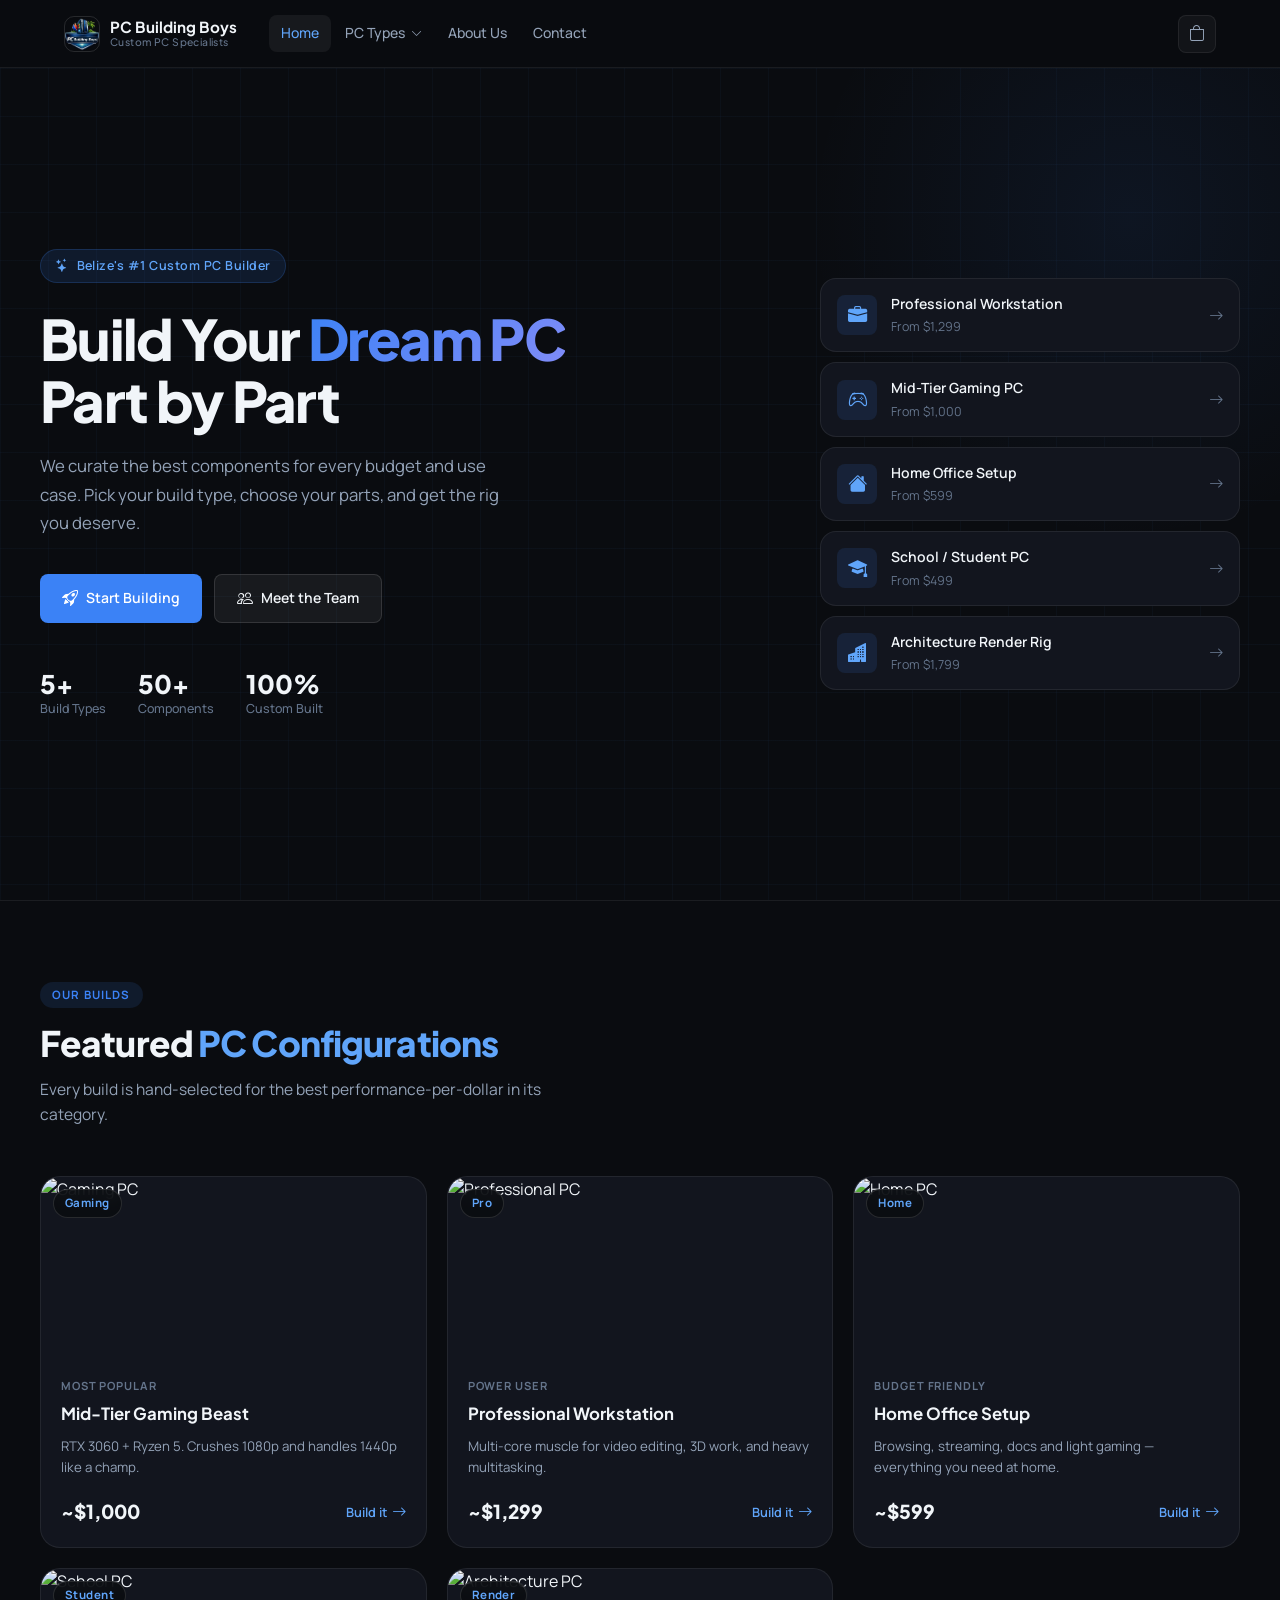
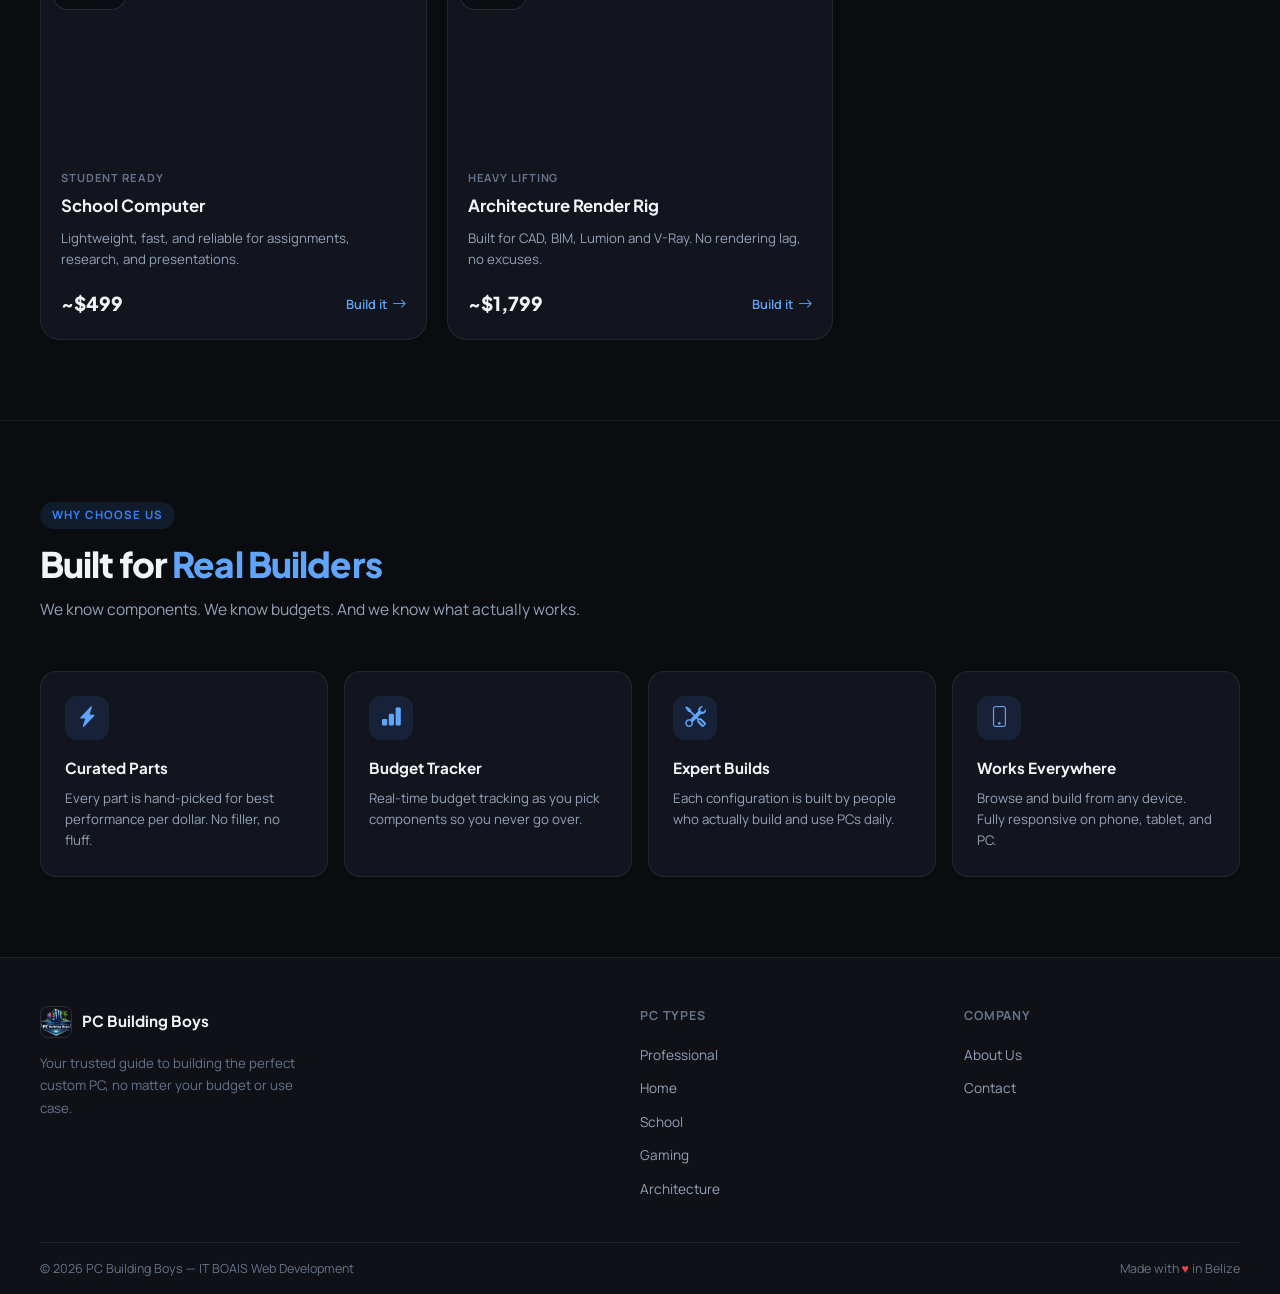
==== commit c995d525: "Add files via upload" ====
--- a/index.html
+++ b/index.html
@@ -5,74 +5,72 @@
   <meta name="viewport" content="width=device-width, initial-scale=1.0">
   <title>PC Building Boys — Build Your Perfect Computer</title>
   <link rel="icon" href="logo.jpg" type="image/jpeg">
-  <!-- Google Fonts loaded in CSS -->
   <link rel="stylesheet" href="style.css">
-  <link rel="stylesheet" href="https://cdnjs.cloudflare.com/ajax/libs/font-awesome/6.7.2/css/all.min.css">
+  <link rel="stylesheet" href="https://cdn.jsdelivr.net/npm/bootstrap-icons@1.11.3/font/bootstrap-icons.min.css">
+  <link rel="stylesheet" href="https://fonts.googleapis.com/css2?family=Manrope:wght@300;400;500;600;700;800&family=Plus+Jakarta+Sans:wght@400;500;600;700;800&display=swap">
 </head>
 <body>
 
-<!-- ══════════════════════════════════════════
-     HEADER / NAV
-════════════════════════════════════════════ -->
+<!-- ══ HEADER ══ -->
 <header id="header">
   <nav class="nav-inner">
-
-    <!-- Logo + Brand -->
     <a href="index.html" class="nav-logo">
-      <img src="logo.jpg" alt="PC Building Boys logo">
-      <div class="brand-text">
-        PC Building Boys
-        <span>Custom PC Specialists</span>
-      </div>
+      <img src="logo.jpg" alt="PC Building Boys">
+      <div class="brand-text">PC Building Boys<span>Custom PC Specialists</span></div>
     </a>
 
-    <!-- Desktop nav links -->
     <ul class="nav-menu" id="nav-menu">
       <li><a href="index.html" class="active">Home</a></li>
       <li class="dropdown">
-        <a href="#">PC Types <i class="fa-solid fa-chevron-down chev"></i></a>
+        <a href="#">PC Types <i class="bi bi-chevron-down chev"></i></a>
         <div class="dropdown-panel">
-          <a href="Professional_Use_Computer.html"><i class="fa-solid fa-briefcase"></i> Professional Use</a>
-          <a href="Home_Computer.html"><i class="fa-solid fa-house"></i> Home Computer</a>
-          <a href="School_Computer.html"><i class="fa-solid fa-graduation-cap"></i> School Computer</a>
-          <a href="Mid-Tier_Gaming_Computer.html"><i class="fa-solid fa-gamepad"></i> Mid-Tier Gaming</a>
-          <a href="Architecture Rendering_Computer.html"><i class="fa-solid fa-drafting-compass"></i> Architecture Rendering</a>
+          <a href="Professional_Use_Computer.html"><i class="bi bi-briefcase"></i> Professional Use</a>
+          <a href="Home_Computer.html"><i class="bi bi-house"></i> Home Computer</a>
+          <a href="School_Computer.html"><i class="bi bi-mortarboard"></i> School Computer</a>
+          <a href="Mid-Tier_Gaming_Computer.html"><i class="bi bi-controller"></i> Mid-Tier Gaming</a>
+          <a href="Architecture Rendering_Computer.html"><i class="bi bi-vector-pen"></i> Architecture Rendering</a>
         </div>
       </li>
       <li><a href="about.html">About Us</a></li>
       <li><a href="contact.html">Contact</a></li>
     </ul>
 
-    <!-- Right side -->
-    <div class="nav-actions">
-      <a href="#" class="nav-cart-btn">
-        <i class="fa-solid fa-cart-shopping"></i>
-        <span class="cart-count" id="cart-count">0</span>
+    <div class="nav-right">
+      <a href="#" class="nav-btn-icon" title="Cart">
+        <i class="bi bi-bag"></i>
+        <span class="cart-badge" id="cart-count">0</span>
       </a>
-      <button class="menu-toggle" id="menu-toggle" aria-label="Toggle menu">
-        <i class="fa-solid fa-bars"></i>
+      <button class="menu-toggle" id="menu-toggle" aria-label="Menu">
+        <i class="bi bi-list"></i>
       </button>
     </div>
-
   </nav>
 </header>
 
-<!-- Mobile overlay dimmer -->
+<!-- Mobile overlay + menu -->
 <div class="mobile-overlay" id="mobile-overlay"></div>
-
-<!-- ══════════════════════════════════════════
-     MAIN CONTENT
-════════════════════════════════════════════ -->
+<nav class="mobile-menu" id="mobile-menu">
+  <a href="index.html" class="active"><i class="bi bi-house-door"></i> Home</a>
+  <div class="mobile-divider"></div>
+  <a href="Professional_Use_Computer.html"><i class="bi bi-briefcase"></i> Professional Use</a>
+  <a href="Home_Computer.html"><i class="bi bi-house"></i> Home Computer</a>
+  <a href="School_Computer.html"><i class="bi bi-mortarboard"></i> School Computer</a>
+  <a href="Mid-Tier_Gaming_Computer.html"><i class="bi bi-controller"></i> Mid-Tier Gaming</a>
+  <a href="Architecture Rendering_Computer.html"><i class="bi bi-vector-pen"></i> Architecture Rendering</a>
+  <div class="mobile-divider"></div>
+  <a href="about.html"><i class="bi bi-people"></i> About Us</a>
+  <a href="contact.html"><i class="bi bi-chat-square-dots"></i> Contact</a>
+</nav>
+
+<!-- ══ MAIN ══ -->
 <main class="page-wrap">
 
-  <!-- ── HERO ── -->
+  <!-- HERO -->
   <section class="hero">
     <div class="hero-inner">
-
-      <!-- Left: Text -->
       <div class="hero-text">
-        <div class="hero-badge">
-          <span class="dot"></span>
+        <div class="hero-eyebrow">
+          <i class="bi bi-stars"></i>
           Belize's #1 Custom PC Builder
         </div>
 
@@ -87,11 +85,11 @@
         </p>
 
         <div class="hero-actions">
-          <a href="Mid-Tier_Gaming_Computer.html" class="btn-primary">
-            <i class="fa-solid fa-rocket"></i> Start Building
+          <a href="Mid-Tier_Gaming_Computer.html" class="btn btn-primary">
+            <i class="bi bi-rocket-takeoff"></i> Start Building
           </a>
-          <a href="about.html" class="btn-outline">
-            <i class="fa-solid fa-users"></i> Meet the Team
+          <a href="about.html" class="btn btn-secondary">
+            <i class="bi bi-people"></i> Meet the Team
           </a>
         </div>
 
@@ -106,152 +104,146 @@
           </div>
           <div class="stat-item">
             <div class="stat-num">100%</div>
-            <div class="stat-label">Custom</div>
-          </div>
-        </div>
-      </div>
-
-      <!-- Right: PC type quick-links -->
-      <div class="hero-visual">
+            <div class="stat-label">Custom Built</div>
+          </div>
+        </div>
+      </div>
+
+      <!-- Hero quick links -->
+      <div class="hero-cards">
         <a href="Professional_Use_Computer.html" class="hero-pc-card">
-          <div class="pc-icon">💼</div>
-          <div class="pc-info">
-            <div class="pc-name">Professional Workstation</div>
-            <div class="pc-price">From $1,299</div>
-          </div>
-          <i class="fa-solid fa-arrow-right pc-arrow"></i>
+          <div class="hpc-icon"><i class="bi bi-briefcase-fill"></i></div>
+          <div class="hpc-info">
+            <div class="hpc-name">Professional Workstation</div>
+            <div class="hpc-price">From $1,299</div>
+          </div>
+          <i class="bi bi-arrow-right hpc-arrow"></i>
         </a>
         <a href="Mid-Tier_Gaming_Computer.html" class="hero-pc-card">
-          <div class="pc-icon">🎮</div>
-          <div class="pc-info">
-            <div class="pc-name">Mid-Tier Gaming Beast</div>
-            <div class="pc-price">From $1,000</div>
-          </div>
-          <i class="fa-solid fa-arrow-right pc-arrow"></i>
+          <div class="hpc-icon"><i class="bi bi-controller"></i></div>
+          <div class="hpc-info">
+            <div class="hpc-name">Mid-Tier Gaming PC</div>
+            <div class="hpc-price">From $1,000</div>
+          </div>
+          <i class="bi bi-arrow-right hpc-arrow"></i>
         </a>
         <a href="Home_Computer.html" class="hero-pc-card">
-          <div class="pc-icon">🏠</div>
-          <div class="pc-info">
-            <div class="pc-name">Home Office Setup</div>
-            <div class="pc-price">From $599</div>
-          </div>
-          <i class="fa-solid fa-arrow-right pc-arrow"></i>
+          <div class="hpc-icon"><i class="bi bi-house-fill"></i></div>
+          <div class="hpc-info">
+            <div class="hpc-name">Home Office Setup</div>
+            <div class="hpc-price">From $599</div>
+          </div>
+          <i class="bi bi-arrow-right hpc-arrow"></i>
         </a>
         <a href="School_Computer.html" class="hero-pc-card">
-          <div class="pc-icon">🎓</div>
-          <div class="pc-info">
-            <div class="pc-name">School / Student PC</div>
-            <div class="pc-price">From $499</div>
-          </div>
-          <i class="fa-solid fa-arrow-right pc-arrow"></i>
+          <div class="hpc-icon"><i class="bi bi-mortarboard-fill"></i></div>
+          <div class="hpc-info">
+            <div class="hpc-name">School / Student PC</div>
+            <div class="hpc-price">From $499</div>
+          </div>
+          <i class="bi bi-arrow-right hpc-arrow"></i>
         </a>
         <a href="Architecture Rendering_Computer.html" class="hero-pc-card">
-          <div class="pc-icon">🏗️</div>
-          <div class="pc-info">
-            <div class="pc-name">Architecture Render Rig</div>
-            <div class="pc-price">From $1,799</div>
-          </div>
-          <i class="fa-solid fa-arrow-right pc-arrow"></i>
-        </a>
-      </div>
-
+          <div class="hpc-icon"><i class="bi bi-buildings-fill"></i></div>
+          <div class="hpc-info">
+            <div class="hpc-name">Architecture Render Rig</div>
+            <div class="hpc-price">From $1,799</div>
+          </div>
+          <i class="bi bi-arrow-right hpc-arrow"></i>
+        </a>
+      </div>
     </div>
   </section>
 
   <hr class="divider">
 
-  <!-- ── FEATURED BUILDS ── -->
-  <section>
-    <div class="section-wrap">
+  <!-- FEATURED BUILDS -->
+  <section class="section">
+    <div class="section-inner">
       <div class="reveal">
-        <span class="section-tag">Our Builds</span>
+        <span class="section-label">Our Builds</span>
         <h2 class="section-title">Featured <span>PC Configurations</span></h2>
         <p class="section-sub">Every build is hand-selected for the best performance-per-dollar in its category.</p>
       </div>
 
-      <div class="builds-grid reveal-stagger">
-
-        <!-- Gaming -->
+      <div class="builds-grid stagger">
+
         <a href="Mid-Tier_Gaming_Computer.html" class="build-card">
           <div class="card-img-wrap">
             <img src="https://images.unsplash.com/photo-1587202372616-b43abea06c2a?w=600&q=80" alt="Gaming PC">
             <span class="card-badge">Gaming</span>
           </div>
           <div class="card-body">
-            <div class="card-label">Most Popular</div>
+            <div class="card-cat">Most Popular</div>
             <div class="card-name">Mid-Tier Gaming Beast</div>
             <div class="card-desc">RTX 3060 + Ryzen 5. Crushes 1080p and handles 1440p like a champ.</div>
-            <div class="card-footer-row">
+            <div class="card-footer">
               <span class="card-price">~$1,000</span>
-              <span class="card-cta">Build it <i class="fa-solid fa-arrow-right"></i></span>
-            </div>
-          </div>
-        </a>
-
-        <!-- Professional -->
+              <span class="card-cta">Build it <i class="bi bi-arrow-right"></i></span>
+            </div>
+          </div>
+        </a>
+
         <a href="Professional_Use_Computer.html" class="build-card">
           <div class="card-img-wrap">
             <img src="https://images.unsplash.com/photo-1591799264318-7e6ef8ddb7ea?w=600&q=80" alt="Professional PC">
             <span class="card-badge">Pro</span>
           </div>
           <div class="card-body">
-            <div class="card-label">Power User</div>
+            <div class="card-cat">Power User</div>
             <div class="card-name">Professional Workstation</div>
             <div class="card-desc">Multi-core muscle for video editing, 3D work, and heavy multitasking.</div>
-            <div class="card-footer-row">
+            <div class="card-footer">
               <span class="card-price">~$1,299</span>
-              <span class="card-cta">Build it <i class="fa-solid fa-arrow-right"></i></span>
-            </div>
-          </div>
-        </a>
-
-        <!-- Home -->
+              <span class="card-cta">Build it <i class="bi bi-arrow-right"></i></span>
+            </div>
+          </div>
+        </a>
+
         <a href="Home_Computer.html" class="build-card">
           <div class="card-img-wrap">
             <img src="https://images.unsplash.com/photo-1587202372775-e229f172b9d7?w=600&q=80" alt="Home PC">
             <span class="card-badge">Home</span>
           </div>
           <div class="card-body">
-            <div class="card-label">Budget Friendly</div>
+            <div class="card-cat">Budget Friendly</div>
             <div class="card-name">Home Office Setup</div>
             <div class="card-desc">Browsing, streaming, docs and light gaming — everything you need at home.</div>
-            <div class="card-footer-row">
+            <div class="card-footer">
               <span class="card-price">~$599</span>
-              <span class="card-cta">Build it <i class="fa-solid fa-arrow-right"></i></span>
-            </div>
-          </div>
-        </a>
-
-        <!-- School -->
+              <span class="card-cta">Build it <i class="bi bi-arrow-right"></i></span>
+            </div>
+          </div>
+        </a>
+
         <a href="School_Computer.html" class="build-card">
           <div class="card-img-wrap">
             <img src="https://images.unsplash.com/photo-1518770660439-4636190af475?w=600&q=80" alt="School PC">
             <span class="card-badge">Student</span>
           </div>
           <div class="card-body">
-            <div class="card-label">Student Ready</div>
+            <div class="card-cat">Student Ready</div>
             <div class="card-name">School Computer</div>
             <div class="card-desc">Lightweight, fast, and reliable for assignments, research, and presentations.</div>
-            <div class="card-footer-row">
+            <div class="card-footer">
               <span class="card-price">~$499</span>
-              <span class="card-cta">Build it <i class="fa-solid fa-arrow-right"></i></span>
-            </div>
-          </div>
-        </a>
-
-        <!-- Architecture -->
+              <span class="card-cta">Build it <i class="bi bi-arrow-right"></i></span>
+            </div>
+          </div>
+        </a>
+
         <a href="Architecture Rendering_Computer.html" class="build-card">
           <div class="card-img-wrap">
             <img src="https://images.unsplash.com/photo-1562976540-1502c2145a5a?w=600&q=80" alt="Architecture PC">
             <span class="card-badge">Render</span>
           </div>
           <div class="card-body">
-            <div class="card-label">Heavy Lifting</div>
+            <div class="card-cat">Heavy Lifting</div>
             <div class="card-name">Architecture Render Rig</div>
-            <div class="card-desc">Built for CAD, BIM, Lumion & V-Ray. No rendering lag. No excuses.</div>
-            <div class="card-footer-row">
+            <div class="card-desc">Built for CAD, BIM, Lumion and V-Ray. No rendering lag, no excuses.</div>
+            <div class="card-footer">
               <span class="card-price">~$1,799</span>
-              <span class="card-cta">Build it <i class="fa-solid fa-arrow-right"></i></span>
+              <span class="card-cta">Build it <i class="bi bi-arrow-right"></i></span>
             </div>
           </div>
         </a>
@@ -262,33 +254,33 @@
 
   <hr class="divider">
 
-  <!-- ── WHY US ── -->
-  <section>
-    <div class="section-wrap">
+  <!-- WHY US -->
+  <section class="section">
+    <div class="section-inner">
       <div class="reveal">
-        <span class="section-tag">Why Choose Us</span>
+        <span class="section-label">Why Choose Us</span>
         <h2 class="section-title">Built for <span>Real Builders</span></h2>
         <p class="section-sub">We know components. We know budgets. And we know what actually works.</p>
       </div>
 
-      <div class="why-grid reveal-stagger">
+      <div class="why-grid stagger">
         <div class="why-card">
-          <div class="why-icon">⚡</div>
+          <div class="why-icon"><i class="bi bi-lightning-charge-fill"></i></div>
           <h4>Curated Parts</h4>
           <p>Every part is hand-picked for best performance per dollar. No filler, no fluff.</p>
         </div>
         <div class="why-card">
-          <div class="why-icon">🎯</div>
+          <div class="why-icon"><i class="bi bi-bar-chart-fill"></i></div>
           <h4>Budget Tracker</h4>
           <p>Real-time budget tracking as you pick components so you never go over.</p>
         </div>
         <div class="why-card">
-          <div class="why-icon">🛠️</div>
+          <div class="why-icon"><i class="bi bi-tools"></i></div>
           <h4>Expert Builds</h4>
           <p>Each configuration is built by people who actually build and use PCs daily.</p>
         </div>
         <div class="why-card">
-          <div class="why-icon">📱</div>
+          <div class="why-icon"><i class="bi bi-phone"></i></div>
           <h4>Works Everywhere</h4>
           <p>Browse and build from any device. Fully responsive on phone, tablet, and PC.</p>
         </div>
@@ -298,13 +290,14 @@
 
 </main>
 
-<!-- ══════════════════════════════════════════
-     FOOTER
-════════════════════════════════════════════ -->
+<!-- FOOTER -->
 <footer>
   <div class="footer-inner">
     <div>
-      <div class="footer-brand-name">PC Building Boys</div>
+      <div class="footer-brand">
+        <img src="logo.jpg" alt="PC Building Boys">
+        <span class="footer-brand-name">PC Building Boys</span>
+      </div>
       <p class="footer-desc">Your trusted guide to building the perfect custom PC, no matter your budget or use case.</p>
     </div>
     <div class="footer-col">
@@ -331,9 +324,9 @@
   </div>
 </footer>
 
-<!-- Toast notification -->
+<!-- Toast -->
 <div class="toast" id="toast">
-  <span class="toast-icon"><i class="fa-solid fa-circle-check"></i></span>
+  <i class="bi bi-check-circle-fill"></i>
   <span class="toast-msg"></span>
 </div>
 
